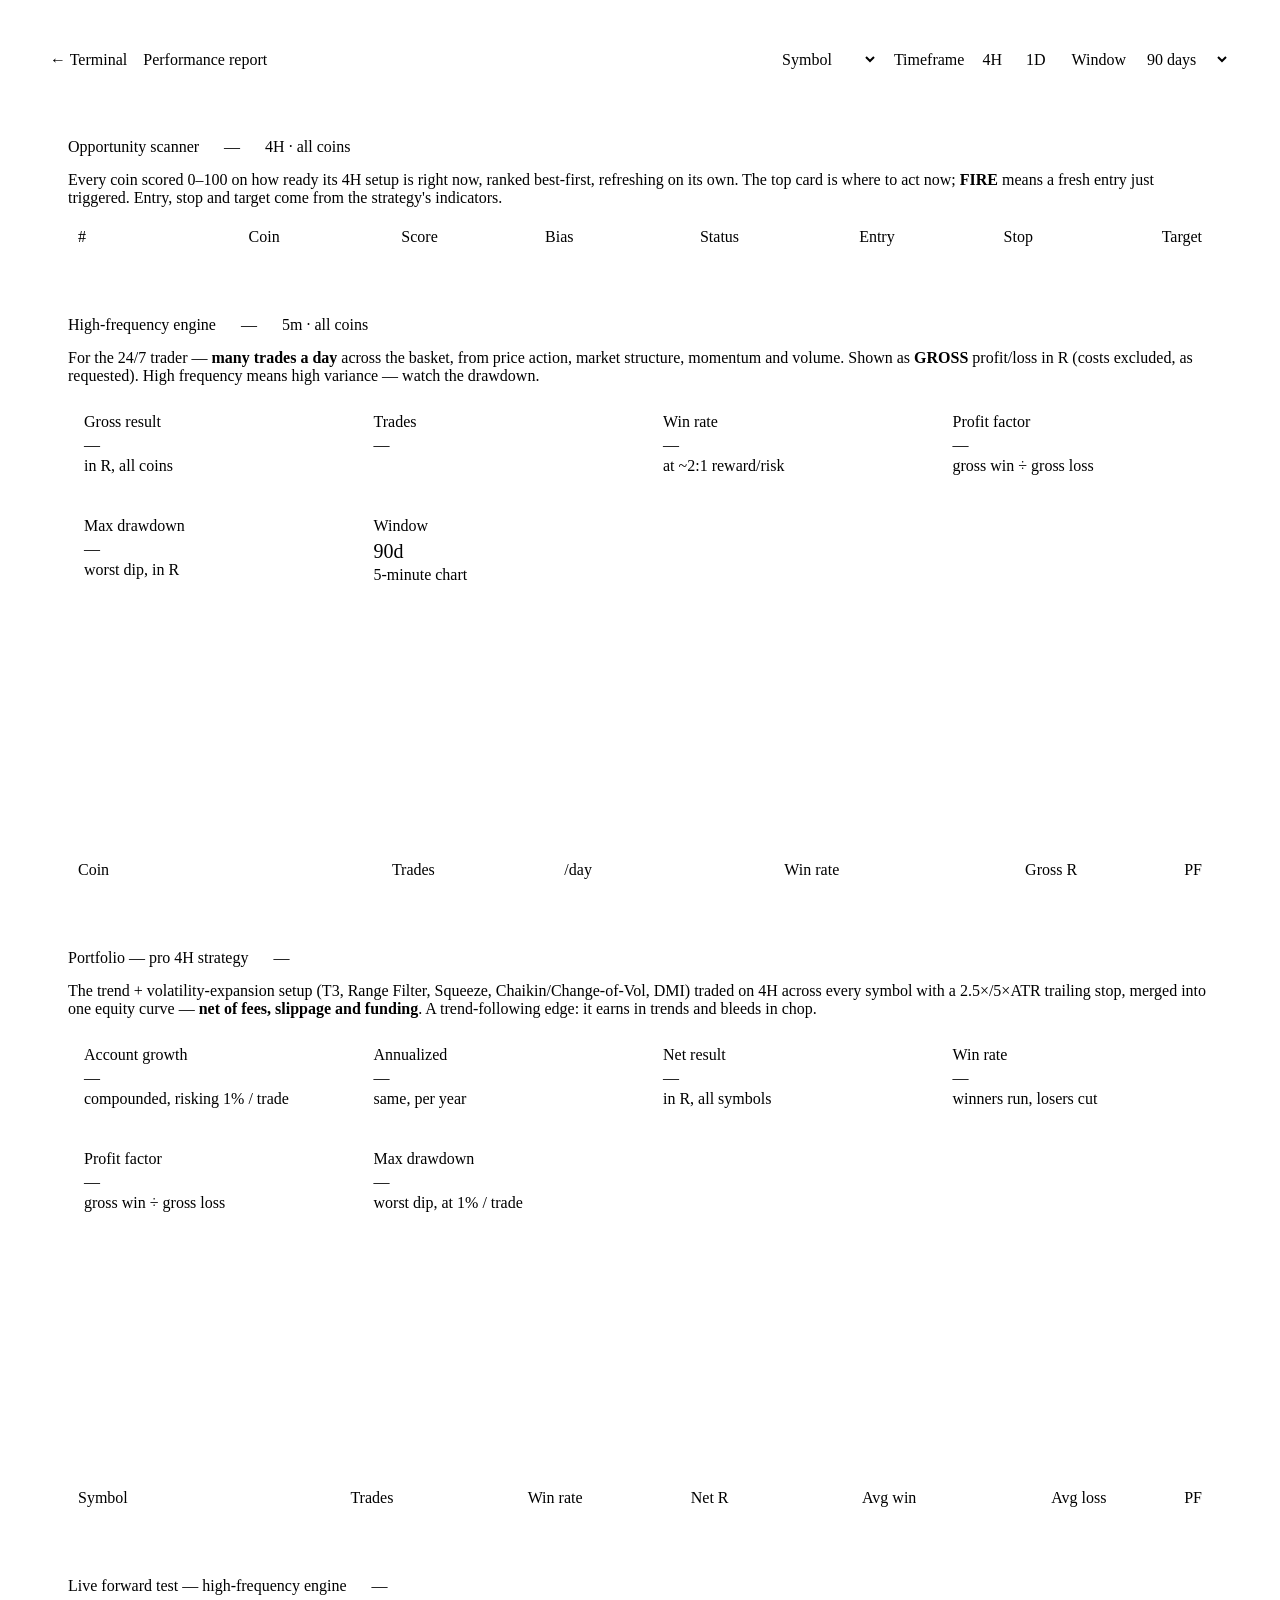
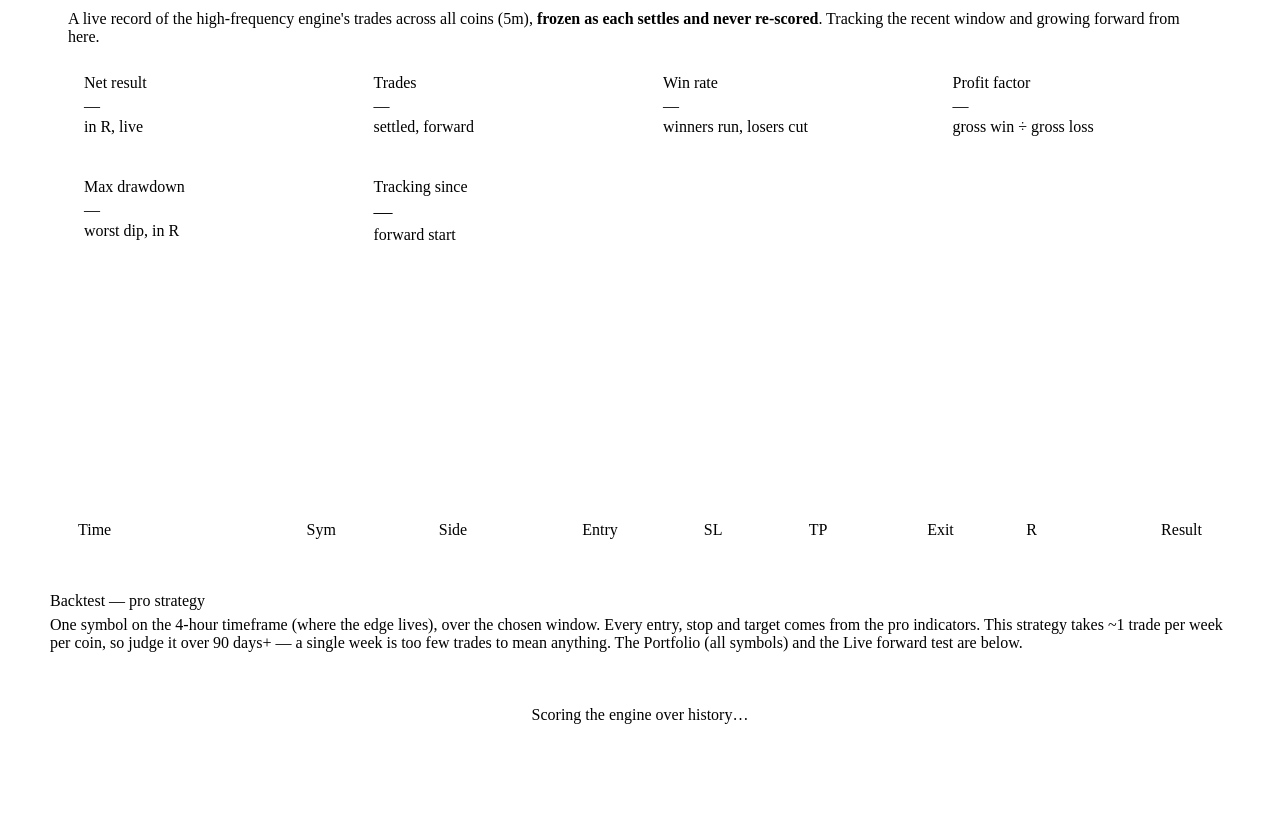
==== web/static/report.html @ 015c2173 "HF engine: hit >45% win rate mandate + 1D on report Retuned for a high-win-rate profile the user ask" ====
<!doctype html>
<html lang="en" data-theme="dark">
<head>
<meta charset="utf-8">
<meta name="viewport" content="width=device-width, initial-scale=1">
<title>Performance — ASTRA Terminal</title>
<link rel="stylesheet" href="/static/style.css">
<style>
  .rp-wrap { max-width: 1180px; margin: 0 auto; padding: 22px 20px 60px; }
  .rp-nav { display: flex; align-items: center; gap: 16px; flex-wrap: wrap;
    padding: 14px 0 18px; border-bottom: 1px solid var(--line); margin-bottom: 22px; }
  .rp-nav a.back { color: var(--muted); text-decoration: none; font: 600 13px var(--sans); }
  .rp-nav a.back:hover { color: var(--text); }
  .rp-nav h1 { font: 800 19px var(--sans); margin: 0; }
  .rp-nav .spacer { flex: 1; }
  .rp-ctl { display: flex; align-items: center; gap: 8px; }
  .rp-ctl label { font: 600 11px var(--sans); color: var(--muted); }
  .rp-ctl select { background: var(--panel-2); color: var(--text);
    border: 1px solid var(--line); border-radius: 7px; padding: 6px 9px; font: 500 12px var(--sans); }
  .rp-tf { display: inline-flex; gap: 4px; }
  .rp-tf button { background: var(--panel-2); color: var(--muted); border: 1px solid var(--line);
    border-radius: 6px; padding: 6px 10px; font: 600 12px var(--sans); cursor: pointer; }
  .rp-tf button.active { color: var(--text); border-color: var(--gold); }
  .rp-static { background: var(--panel-2); color: var(--text); border: 1px solid var(--line);
    border-radius: 7px; padding: 6px 12px; font: 600 12px var(--sans); display: inline-block; }

  .rp-head { display: flex; align-items: baseline; gap: 12px; margin-bottom: 14px; flex-wrap: wrap; }
  .rp-head h2 { font: 700 16px var(--sans); margin: 0; }
  .rp-head .win-badge { font: 800 15px var(--sans); padding: 5px 13px; border-radius: 9px;
    border: 1px solid var(--line); }
  .rp-head .win-badge.good { color: var(--up); border-color: rgba(46,204,143,0.4); background: rgba(46,204,143,0.08); }
  .rp-head .win-badge.bad  { color: var(--down); border-color: rgba(240,85,79,0.4); background: rgba(240,85,79,0.08); }
  .rp-head .rp-window { font: 12px var(--mono); color: var(--faint); }

  .rp-tiles { display: grid; grid-template-columns: repeat(4, 1fr); gap: 14px; margin-bottom: 22px; }
  @media (max-width: 820px) { .rp-tiles { grid-template-columns: repeat(2, 1fr); } }
  .rp-tile { background: var(--panel-2); border: 1px solid var(--line); border-radius: 12px; padding: 14px 16px; }
  .rp-tile .t-lab { font: 600 11px var(--sans); color: var(--muted); }
  .rp-tile .t-val { font: 800 24px var(--mono); color: var(--text); margin-top: 5px; }
  .rp-tile .t-sub { font: 11px var(--mono); color: var(--faint); margin-top: 3px; }
  .rp-tile .t-val.up { color: var(--up); } .rp-tile .t-val.down { color: var(--down); }

  .rp-card { background: var(--panel); border: 1px solid var(--line); border-radius: 14px;
    padding: 18px 18px 20px; margin-bottom: 20px; }
  .rp-card h3 { font: 700 14px var(--sans); margin: 0 0 12px; }
  .rp-card .sub { font: 12px var(--sans); color: var(--muted); margin: -6px 0 12px; }

  .eq-wrap { width: 100%; overflow-x: auto; }
  svg.eq { display: block; width: 100%; height: 220px; }

  table.rp-tbl { width: 100%; border-collapse: collapse; font: 12.5px var(--mono); }
  table.rp-tbl th { text-align: right; font: 600 11px var(--sans); color: var(--muted);
    padding: 7px 10px; border-bottom: 1px solid var(--line); position: sticky; top: 0; background: var(--panel); }
  table.rp-tbl th:first-child, table.rp-tbl td:first-child { text-align: left; }
  table.rp-tbl td { padding: 6px 10px; border-bottom: 1px solid var(--line-soft); color: var(--text); }
  table.rp-tbl td.win { color: var(--up); } table.rp-tbl td.loss { color: var(--down); }
  .tbl-scroll { max-height: 460px; overflow-y: auto; }
  .rp-empty { color: var(--muted); font: 13px var(--sans); padding: 20px 0; text-align: center; }
  .rp-status { color: var(--muted); font: 13px var(--sans); padding: 40px 0; text-align: center; }
  .side-long { color: var(--up); } .side-short { color: var(--down); }
</style>
</head>
<body>
  <div class="rp-wrap">
    <div class="rp-nav">
      <a class="back" href="/">← Terminal</a>
      <h1>Performance report</h1>
      <div class="spacer"></div>
      <div class="rp-ctl"><label>Symbol</label><select id="rp-symbol"></select></div>
      <div class="rp-ctl"><label>Timeframe</label>
        <span class="rp-tf" id="rp-tf">
          <button data-tf="240" class="active">4H</button>
          <button data-tf="1440">1D</button>
        </span>
      </div>
      <div class="rp-ctl"><label>Window</label>
        <select id="rp-days">
          <option value="90" selected>90 days</option>
          <option value="180">180 days</option>
          <option value="365">1 year</option>
        </select>
      </div>
    </div>

    <!-- ===== OPPORTUNITY SCANNER (ranked, all coins, auto-refresh) ===== -->
    <div class="rp-card" id="sig-card">
      <div class="rp-head">
        <h2>Opportunity scanner</h2>
        <span class="win-badge" id="sig-badge">—</span>
        <span class="rp-window" id="sig-updated">4H · all coins</span>
      </div>
      <p class="sub" style="margin:-4px 0 14px">Every coin scored 0–100 on how ready
        its 4H setup is right now, ranked best-first, refreshing on its own. The top
        card is where to act now; <b>FIRE</b> means a fresh entry just triggered.
        Entry, stop and target come from the strategy's indicators.</p>
      <div id="sig-top"></div>
      <div class="tbl-scroll" style="margin-top:14px">
        <table class="rp-tbl">
          <thead><tr><th>#</th><th>Coin</th><th>Score</th><th>Bias</th><th>Status</th>
            <th>Entry</th><th>Stop</th><th>Target</th></tr></thead>
          <tbody id="sig-rows"></tbody>
        </table>
      </div>
    </div>

    <!-- ===== HIGH-FREQUENCY ENGINE (many trades/day, gross) ===== -->
    <div class="rp-card" id="hf-card">
      <div class="rp-head">
        <h2>High-frequency engine</h2>
        <span class="win-badge" id="hf-badge">—</span>
        <span class="rp-window" id="hf-window">5m · all coins</span>
      </div>
      <p class="sub" style="margin:-4px 0 14px">For the 24/7 trader — <b>many trades a
        day</b> across the basket, from price action, market structure, momentum and
        volume. Shown as <b>GROSS</b> profit/loss in R (costs excluded, as requested).
        High frequency means high variance — watch the drawdown.</p>
      <div class="rp-tiles">
        <div class="rp-tile"><div class="t-lab">Gross result</div>
          <div class="t-val" id="hf-net">—</div><div class="t-sub">in R, all coins</div></div>
        <div class="rp-tile"><div class="t-lab">Trades</div>
          <div class="t-val" id="hf-trades">—</div><div class="t-sub" id="hf-perday"></div></div>
        <div class="rp-tile"><div class="t-lab">Win rate</div>
          <div class="t-val" id="hf-win">—</div><div class="t-sub">at ~2:1 reward/risk</div></div>
        <div class="rp-tile"><div class="t-lab">Profit factor</div>
          <div class="t-val" id="hf-pf">—</div><div class="t-sub">gross win ÷ gross loss</div></div>
        <div class="rp-tile"><div class="t-lab">Max drawdown</div>
          <div class="t-val down" id="hf-dd">—</div><div class="t-sub">worst dip, in R</div></div>
        <div class="rp-tile"><div class="t-lab">Window</div>
          <div class="t-val" id="hf-days" style="font-size:20px">90d</div><div class="t-sub">5-minute chart</div></div>
      </div>
      <div class="eq-wrap"><svg class="eq" id="hf-equity" preserveAspectRatio="none"></svg></div>
      <div class="tbl-scroll" style="margin-top:14px">
        <table class="rp-tbl">
          <thead><tr><th>Coin</th><th>Trades</th><th>/day</th><th>Win rate</th>
            <th>Gross R</th><th>PF</th></tr></thead>
          <tbody id="hf-persym"></tbody>
        </table>
      </div>
    </div>

    <!-- ===== PORTFOLIO (pro 4H strategy, all symbols) ===== -->
    <div class="rp-card" id="pf-card">
      <div class="rp-head">
        <h2>Portfolio — pro 4H strategy</h2>
        <span class="win-badge" id="pf-badge">—</span>
        <span class="rp-window" id="pf-window"></span>
      </div>
      <p class="sub" style="margin:-4px 0 14px">The trend + volatility-expansion
        setup (T3, Range Filter, Squeeze, Chaikin/Change-of-Vol, DMI) traded on 4H
        across every symbol with a 2.5×/5×ATR trailing stop, merged into one
        equity curve — <b>net of fees, slippage and funding</b>. A trend-following
        edge: it earns in trends and bleeds in chop.</p>
      <div class="rp-tiles">
        <div class="rp-tile"><div class="t-lab">Account growth</div>
          <div class="t-val" id="pf-growth">—</div><div class="t-sub">compounded, risking 1% / trade</div></div>
        <div class="rp-tile"><div class="t-lab">Annualized</div>
          <div class="t-val" id="pf-annual">—</div><div class="t-sub">same, per year</div></div>
        <div class="rp-tile"><div class="t-lab">Net result</div>
          <div class="t-val" id="pf-net">—</div><div class="t-sub">in R, all symbols</div></div>
        <div class="rp-tile"><div class="t-lab">Win rate</div>
          <div class="t-val" id="pf-win">—</div><div class="t-sub" id="pf-trades-sub">winners run, losers cut</div></div>
        <div class="rp-tile"><div class="t-lab">Profit factor</div>
          <div class="t-val" id="pf-pf">—</div><div class="t-sub">gross win ÷ gross loss</div></div>
        <div class="rp-tile"><div class="t-lab">Max drawdown</div>
          <div class="t-val down" id="pf-dd">—</div><div class="t-sub">worst dip, at 1% / trade</div></div>
      </div>
      <span id="pf-trades" hidden></span>
      <div class="eq-wrap"><svg class="eq" id="pf-equity" preserveAspectRatio="none"></svg></div>
      <div class="tbl-scroll" style="margin-top:14px">
        <table class="rp-tbl">
          <thead><tr><th>Symbol</th><th>Trades</th><th>Win rate</th><th>Net R</th>
            <th>Avg win</th><th>Avg loss</th><th>PF</th></tr></thead>
          <tbody id="pf-persym"></tbody>
        </table>
      </div>
    </div>

    <!-- ===== LIVE FORWARD TEST (frozen as trades settle) ===== -->
    <div class="rp-card" id="fw-card">
      <div class="rp-head">
        <h2>Live forward test — high-frequency engine</h2>
        <span class="win-badge" id="fw-badge">—</span>
        <span class="rp-window" id="fw-window"></span>
      </div>
      <p class="sub" style="margin:-4px 0 14px">A live record of the high-frequency
        engine's trades across all coins (5m), <b>frozen as each settles and never
        re-scored</b>. Tracking the recent window and growing forward from here.</p>
      <div class="rp-tiles">
        <div class="rp-tile"><div class="t-lab">Net result</div>
          <div class="t-val" id="fw-net">—</div><div class="t-sub">in R, live</div></div>
        <div class="rp-tile"><div class="t-lab">Trades</div>
          <div class="t-val" id="fw-trades">—</div><div class="t-sub">settled, forward</div></div>
        <div class="rp-tile"><div class="t-lab">Win rate</div>
          <div class="t-val" id="fw-win">—</div><div class="t-sub">winners run, losers cut</div></div>
        <div class="rp-tile"><div class="t-lab">Profit factor</div>
          <div class="t-val" id="fw-pf">—</div><div class="t-sub">gross win ÷ gross loss</div></div>
        <div class="rp-tile"><div class="t-lab">Max drawdown</div>
          <div class="t-val down" id="fw-dd">—</div><div class="t-sub">worst dip, in R</div></div>
        <div class="rp-tile"><div class="t-lab">Tracking since</div>
          <div class="t-val" id="fw-since" style="font-size:19px">—</div><div class="t-sub">forward start</div></div>
      </div>
      <div class="eq-wrap"><svg class="eq" id="fw-equity" preserveAspectRatio="none"></svg></div>
      <div class="tbl-scroll" style="margin-top:14px">
        <table class="rp-tbl">
          <thead><tr><th>Time</th><th>Sym</th><th>Side</th><th>Entry</th><th>SL</th>
            <th>TP</th><th>Exit</th><th>R</th><th>Result</th></tr></thead>
          <tbody id="fw-tradelist"></tbody>
        </table>
      </div>
    </div>

    <h2 id="rp-bt-title" style="font:800 17px var(--sans);margin:26px 0 6px">Backtest — pro strategy</h2>
    <p class="sub" id="rp-bt-note" style="margin:0 0 14px">One symbol on the 4-hour
      timeframe (where the edge lives), over the chosen window. Every entry, stop and
      target comes from the pro indicators. This strategy takes ~1 trade per week per
      coin, so judge it over 90 days+ — a single week is too few trades to mean anything.
      The Portfolio (all symbols) and the Live forward test are below.</p>
    <div id="rp-status" class="rp-status">Scoring the engine over history…</div>

    <div id="rp-body" hidden>
      <div class="rp-head">
        <h2 id="rp-title">—</h2>
        <span class="win-badge" id="rp-winbadge">—</span>
        <span class="rp-window" id="rp-windowtxt"></span>
      </div>

      <div class="rp-tiles">
        <div class="rp-tile"><div class="t-lab">Trades taken</div>
          <div class="t-val" id="k-trades">—</div>
          <div class="t-sub" id="k-trades-sub"></div></div>
        <div class="rp-tile"><div class="t-lab">Win rate</div>
          <div class="t-val" id="k-winrate">—</div>
          <div class="t-sub" id="k-winrate-sub"></div></div>
        <div class="rp-tile"><div class="t-lab">Net result</div>
          <div class="t-val" id="k-net">—</div>
          <div class="t-sub">in R (risk multiples)</div></div>
        <div class="rp-tile"><div class="t-lab">Profit factor</div>
          <div class="t-val" id="k-pf">—</div>
          <div class="t-sub">gross win ÷ gross loss</div></div>
        <div class="rp-tile"><div class="t-lab">Wins</div>
          <div class="t-val up" id="k-wins">—</div>
          <div class="t-sub">hit take-profit</div></div>
        <div class="rp-tile"><div class="t-lab">Losses</div>
          <div class="t-val down" id="k-losses">—</div>
          <div class="t-sub">hit stop-loss</div></div>
        <div class="rp-tile"><div class="t-lab">Avg per trade</div>
          <div class="t-val" id="k-exp">—</div>
          <div class="t-sub">expectancy in R</div></div>
        <div class="rp-tile"><div class="t-lab">Max drawdown</div>
          <div class="t-val down" id="k-dd">—</div>
          <div class="t-sub">worst equity dip, in R</div></div>
      </div>

      <div class="rp-card">
        <h3>Equity curve</h3>
        <p class="sub">Running profit in R across the trades in this window.</p>
        <div class="eq-wrap"><svg class="eq" id="rp-equity" preserveAspectRatio="none"></svg></div>
      </div>

      <div class="rp-card">
        <h3>Week by week</h3>
        <p class="sub">Each completed week the engine has been scored on, newest last.</p>
        <div class="tbl-scroll">
          <table class="rp-tbl">
            <thead><tr><th>Week</th><th>Trades</th><th>Win rate</th><th>Net R</th><th>Max DD</th></tr></thead>
            <tbody id="rp-weeks"></tbody>
          </table>
        </div>
      </div>

      <div class="rp-card">
        <h3>Every trade</h3>
        <p class="sub">Entry, exit and outcome of each position in this window (most recent last).</p>
        <div class="tbl-scroll">
          <table class="rp-tbl">
            <thead><tr><th>Opened</th><th>Side</th><th>Entry</th><th>Stop</th><th>Target</th>
              <th>Exit</th><th>R</th><th>Result</th></tr></thead>
            <tbody id="rp-trades"></tbody>
          </table>
        </div>
      </div>
    </div>
  </div>
  <script src="/static/report.js"></script>
</body>
</html>
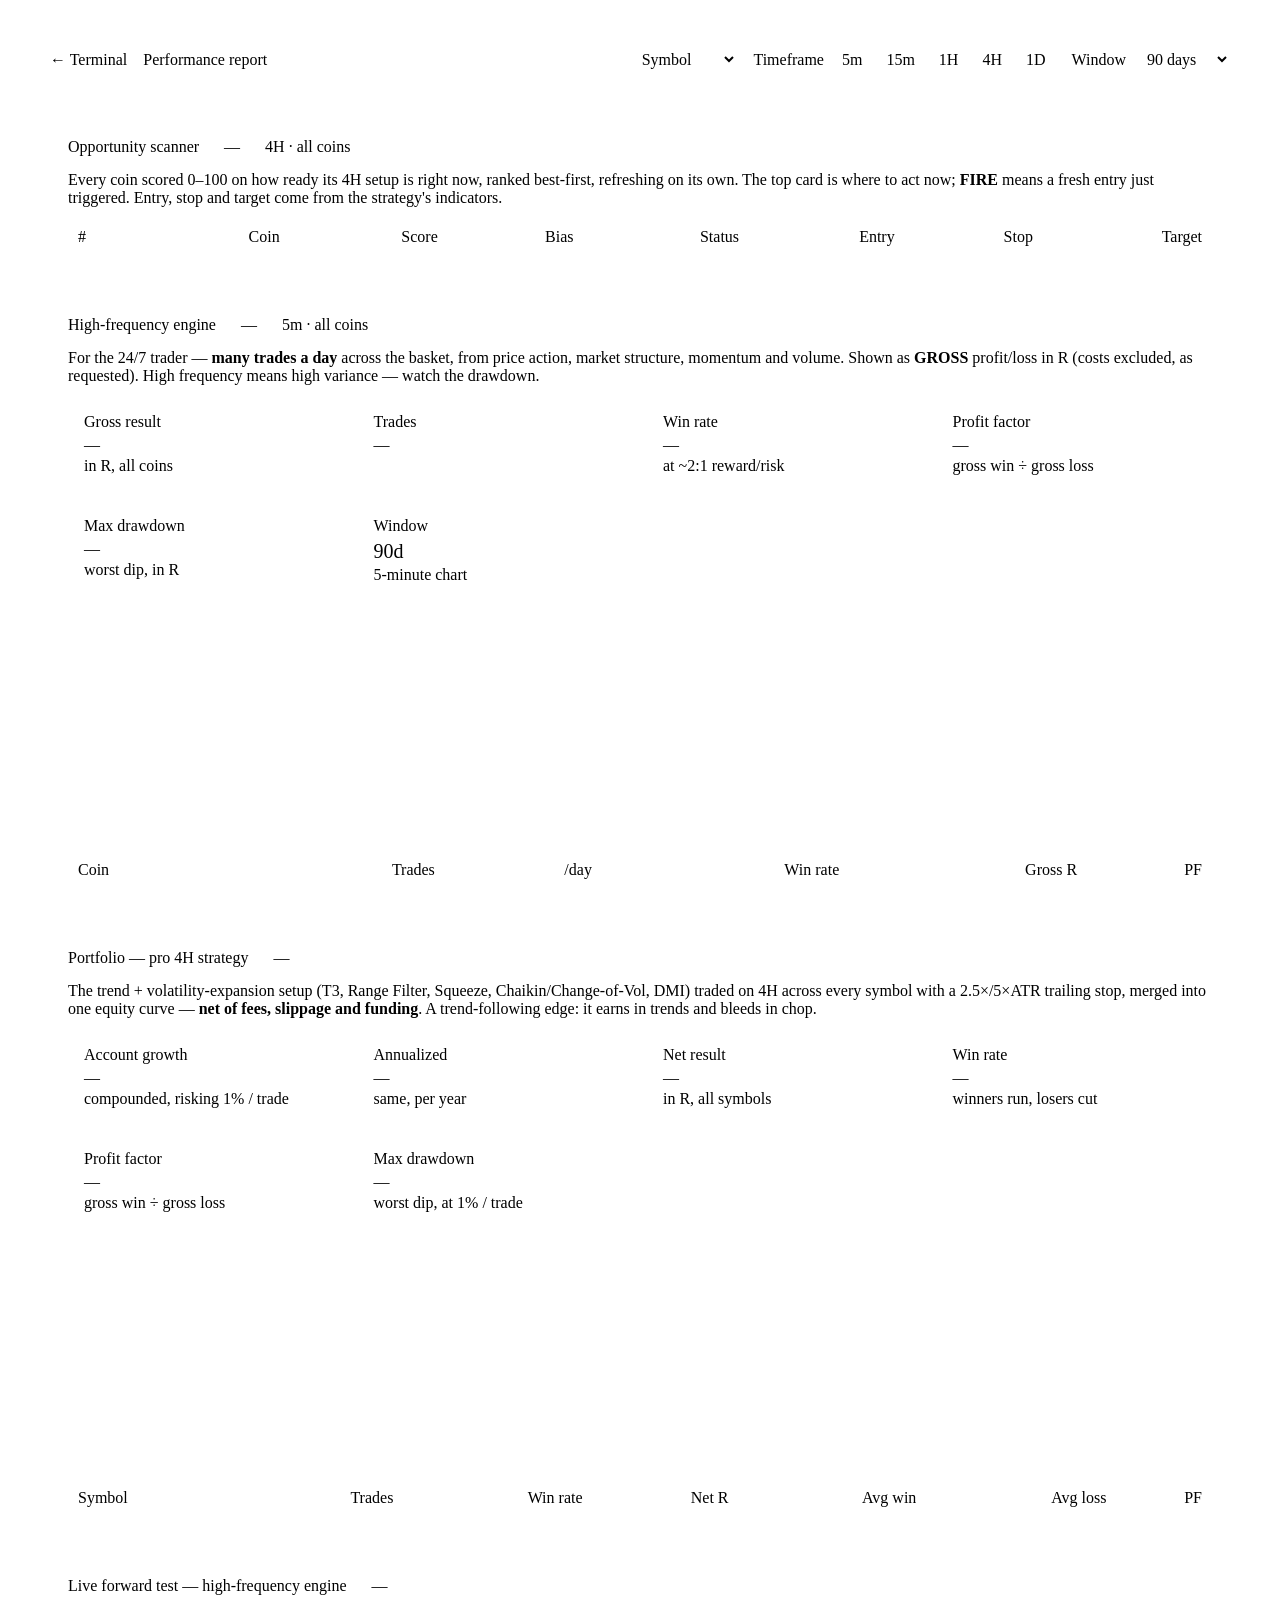
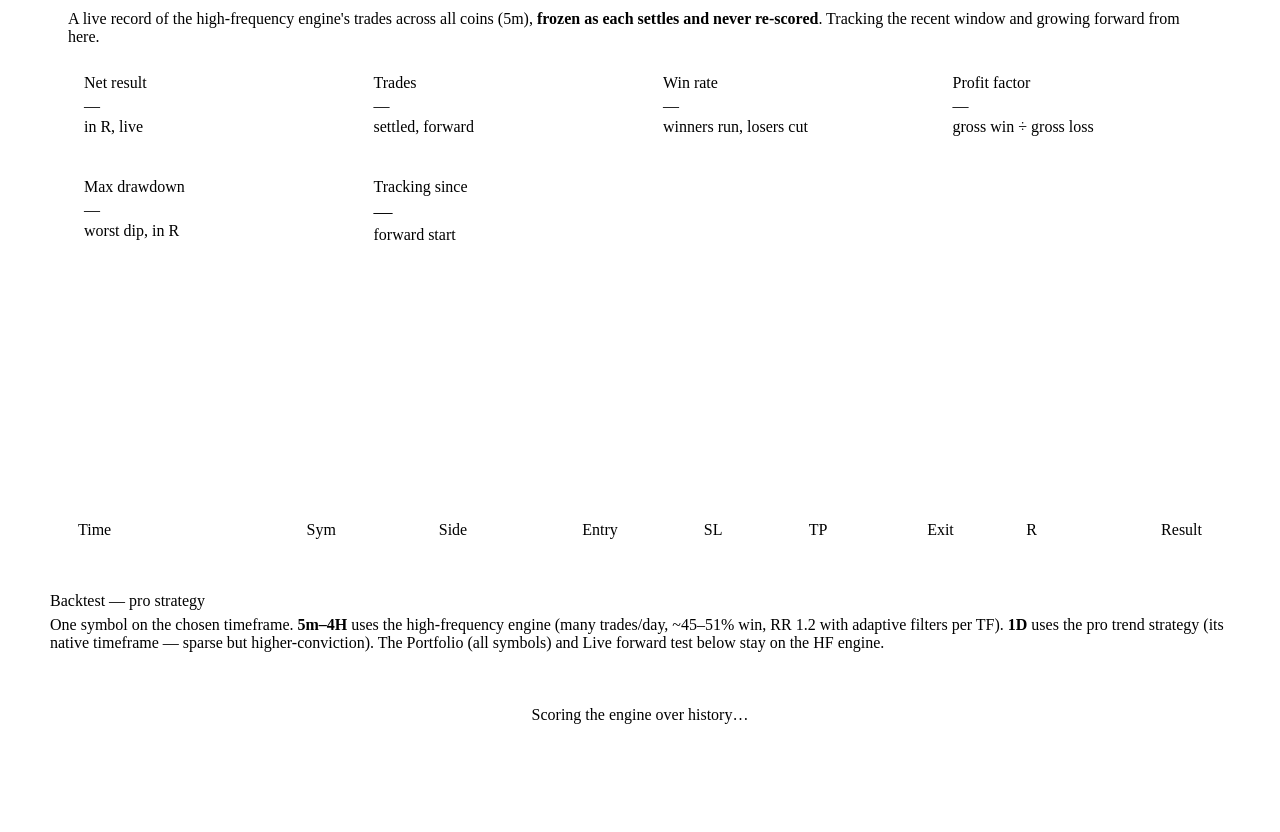
==== commit fb62c80d: "Multi-timeframe backtest with adaptive HF filters + engine routing The single-symbol backtest now of" ====
--- a/web/static/report.html
+++ b/web/static/report.html
@@ -69,6 +69,9 @@
       <div class="rp-ctl"><label>Symbol</label><select id="rp-symbol"></select></div>
       <div class="rp-ctl"><label>Timeframe</label>
         <span class="rp-tf" id="rp-tf">
+          <button data-tf="5">5m</button>
+          <button data-tf="15">15m</button>
+          <button data-tf="60">1H</button>
           <button data-tf="240" class="active">4H</button>
           <button data-tf="1440">1D</button>
         </span>
@@ -210,11 +213,11 @@
     </div>
 
     <h2 id="rp-bt-title" style="font:800 17px var(--sans);margin:26px 0 6px">Backtest — pro strategy</h2>
-    <p class="sub" id="rp-bt-note" style="margin:0 0 14px">One symbol on the 4-hour
-      timeframe (where the edge lives), over the chosen window. Every entry, stop and
-      target comes from the pro indicators. This strategy takes ~1 trade per week per
-      coin, so judge it over 90 days+ — a single week is too few trades to mean anything.
-      The Portfolio (all symbols) and the Live forward test are below.</p>
+    <p class="sub" id="rp-bt-note" style="margin:0 0 14px">One symbol on the chosen
+      timeframe. <b>5m–4H</b> uses the high-frequency engine (many trades/day, ~45–51%
+      win, RR 1.2 with adaptive filters per TF). <b>1D</b> uses the pro trend strategy
+      (its native timeframe — sparse but higher-conviction). The Portfolio (all symbols)
+      and Live forward test below stay on the HF engine.</p>
     <div id="rp-status" class="rp-status">Scoring the engine over history…</div>
 
     <div id="rp-body" hidden>
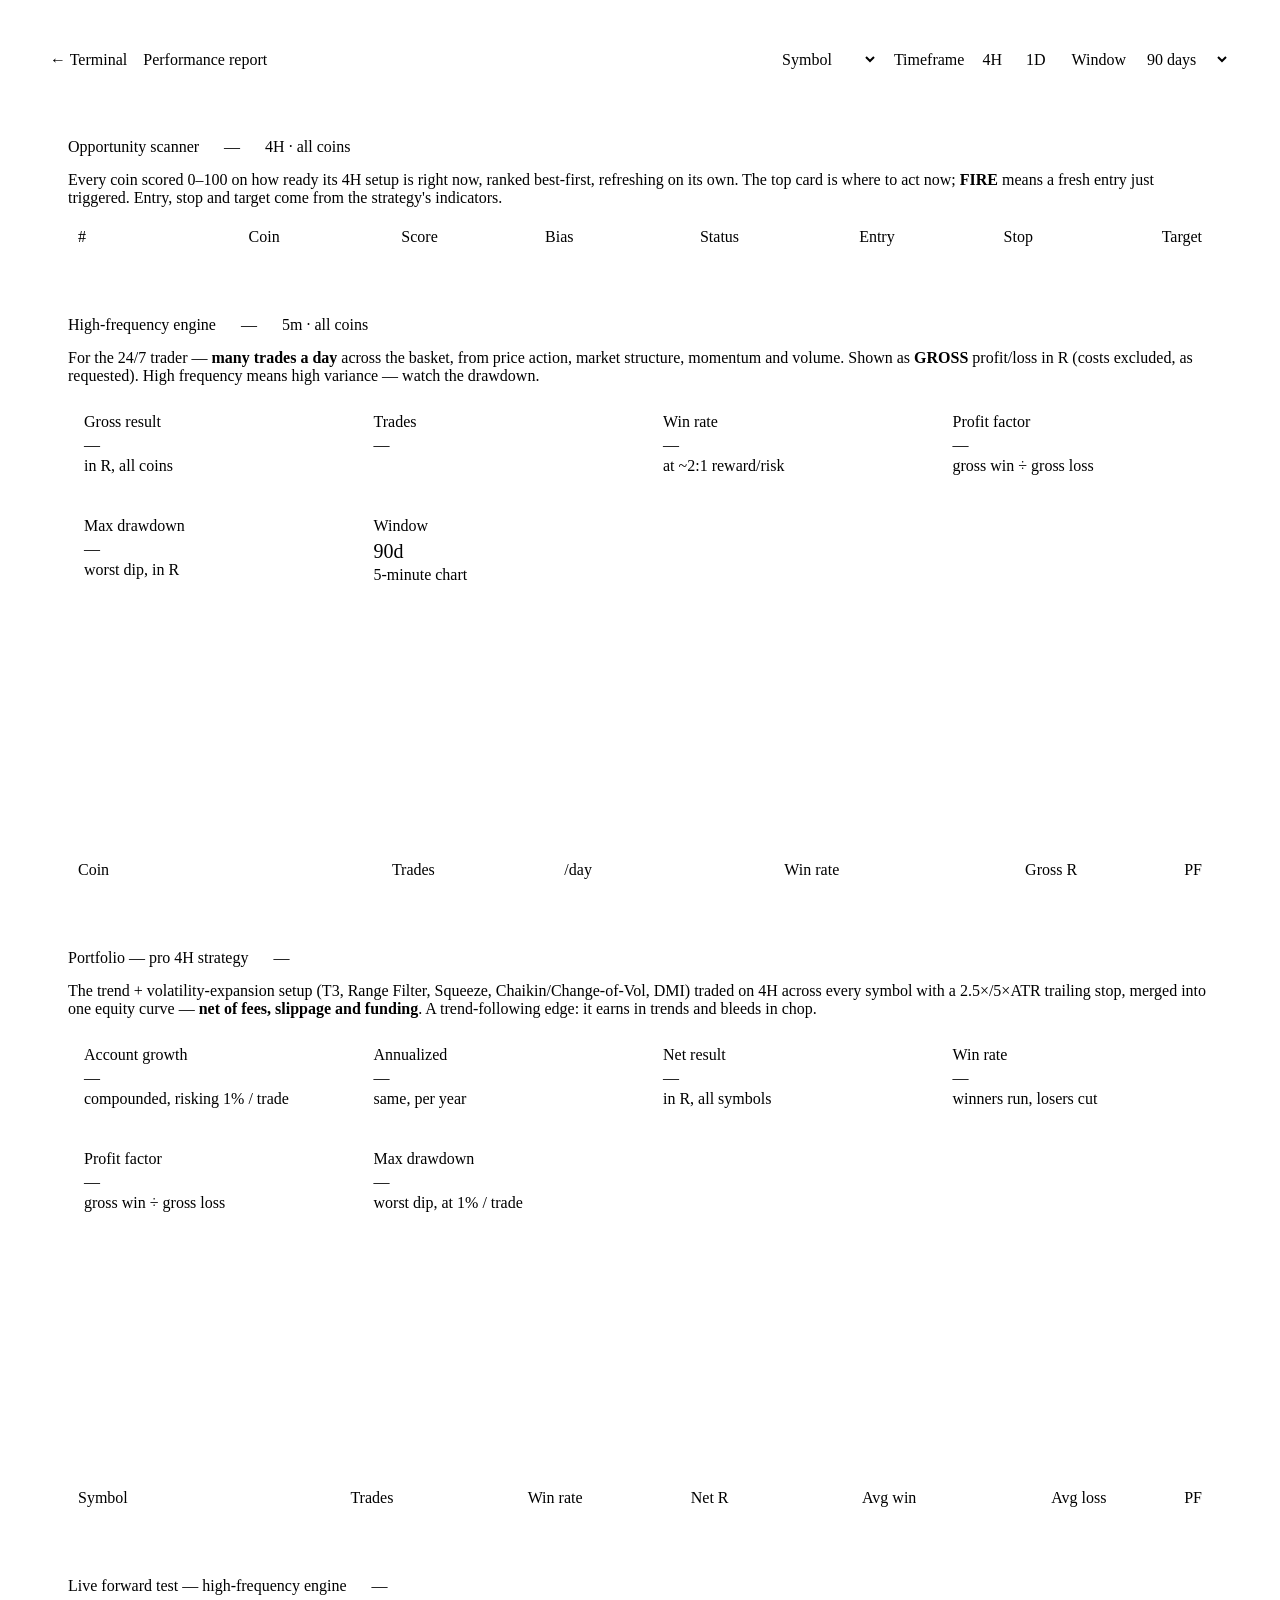
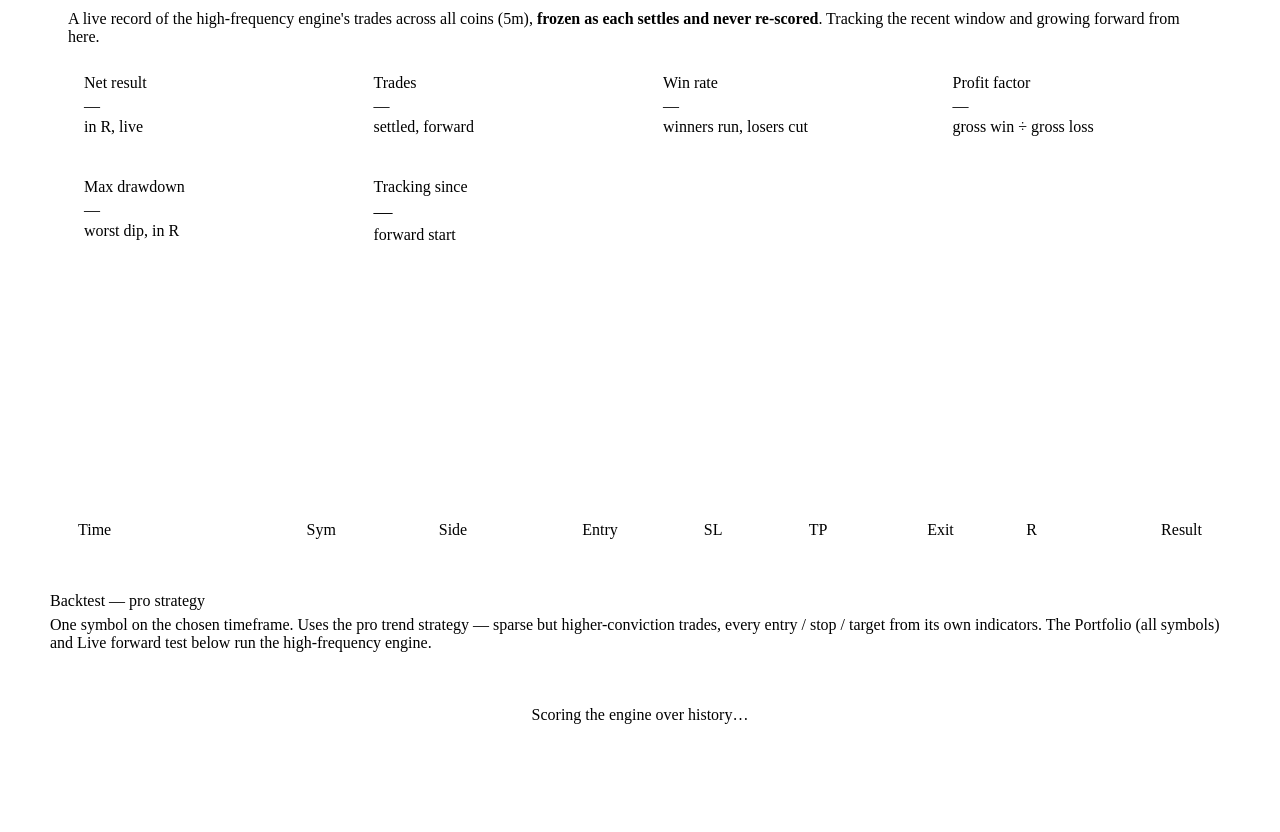
==== commit c99ebc47: "Report backtest: 4H + 1D only, pro strategy on both Removed 5m/15m/1H from the report backtest as th" ====
--- a/web/static/report.html
+++ b/web/static/report.html
@@ -69,9 +69,6 @@
       <div class="rp-ctl"><label>Symbol</label><select id="rp-symbol"></select></div>
       <div class="rp-ctl"><label>Timeframe</label>
         <span class="rp-tf" id="rp-tf">
-          <button data-tf="5">5m</button>
-          <button data-tf="15">15m</button>
-          <button data-tf="60">1H</button>
           <button data-tf="240" class="active">4H</button>
           <button data-tf="1440">1D</button>
         </span>
@@ -214,10 +211,9 @@
 
     <h2 id="rp-bt-title" style="font:800 17px var(--sans);margin:26px 0 6px">Backtest — pro strategy</h2>
     <p class="sub" id="rp-bt-note" style="margin:0 0 14px">One symbol on the chosen
-      timeframe. <b>5m–4H</b> uses the high-frequency engine (many trades/day, ~45–51%
-      win, RR 1.2 with adaptive filters per TF). <b>1D</b> uses the pro trend strategy
-      (its native timeframe — sparse but higher-conviction). The Portfolio (all symbols)
-      and Live forward test below stay on the HF engine.</p>
+      timeframe. Uses the pro trend strategy — sparse but higher-conviction trades,
+      every entry / stop / target from its own indicators. The Portfolio (all symbols)
+      and Live forward test below run the high-frequency engine.</p>
     <div id="rp-status" class="rp-status">Scoring the engine over history…</div>
 
     <div id="rp-body" hidden>
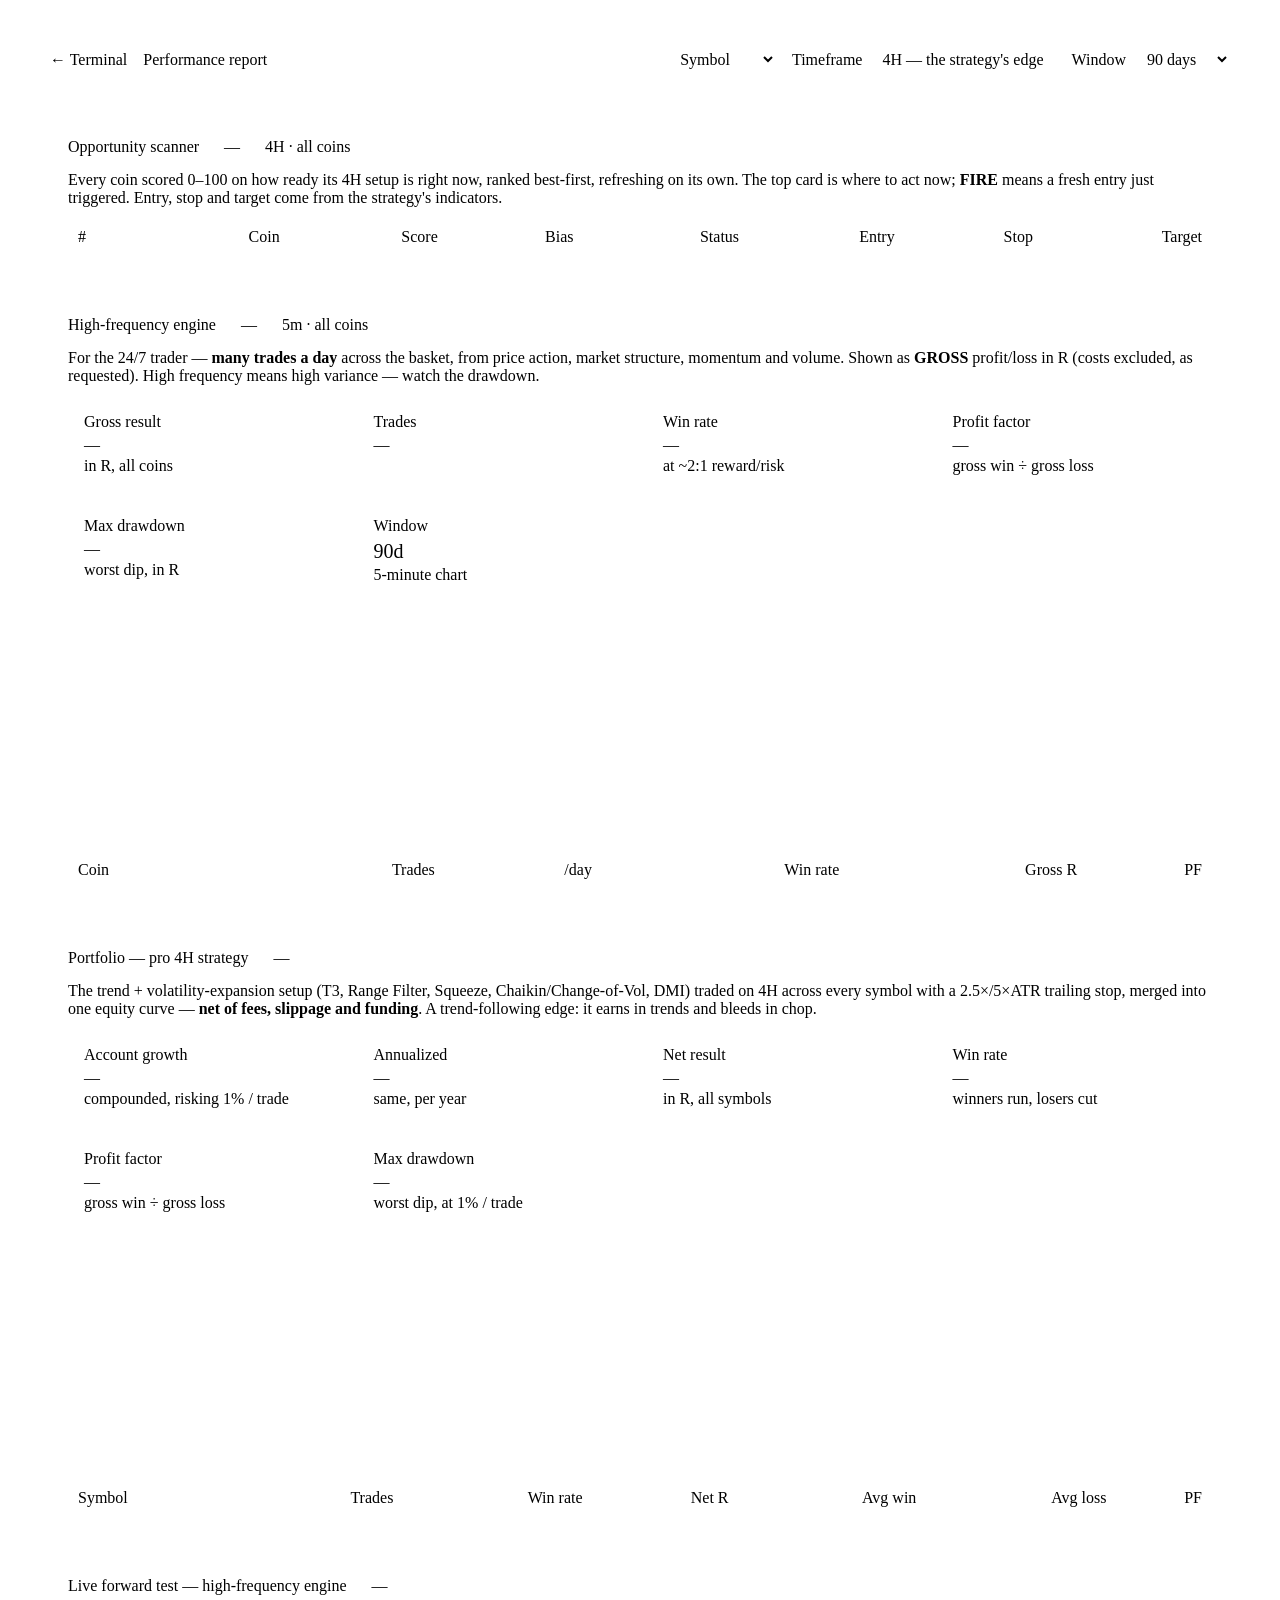
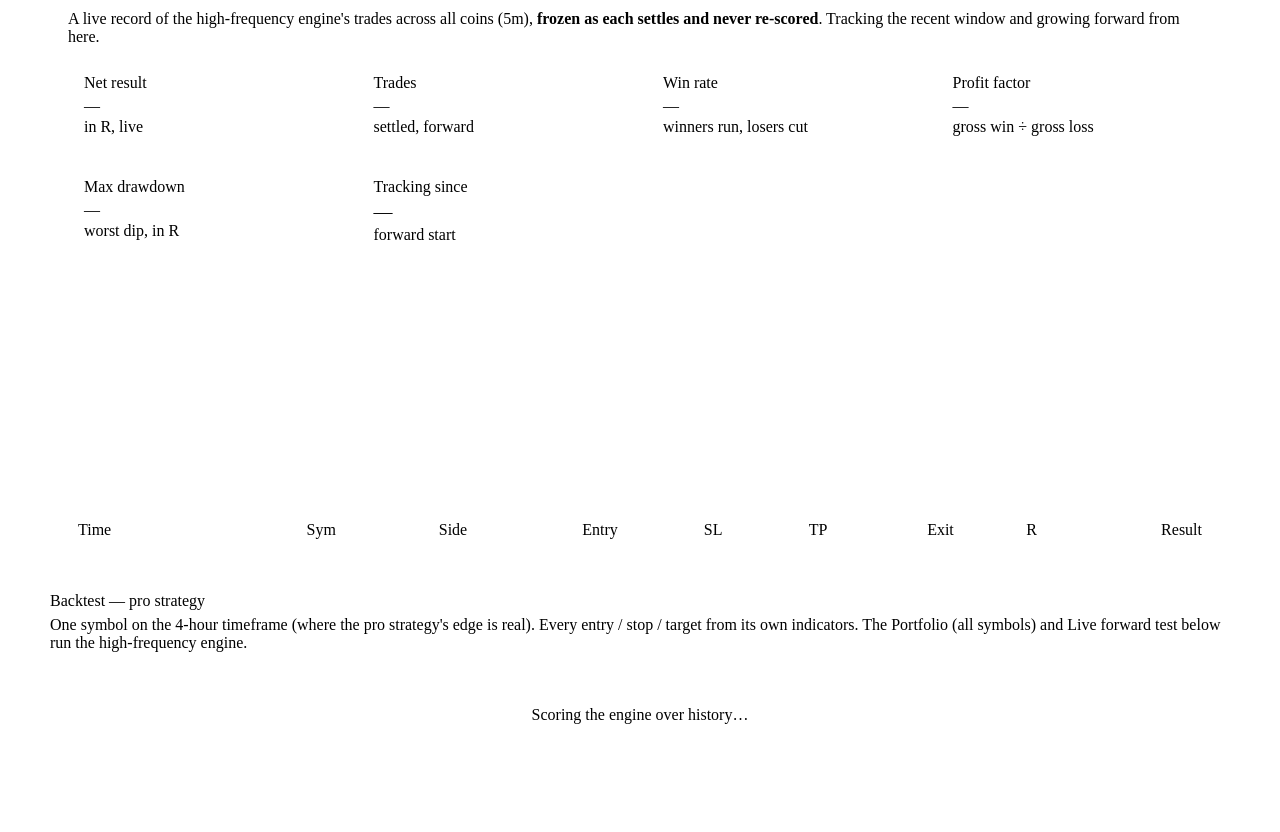
==== commit 7101c60d: "Report: 4H only (1D removed as user requested) Removed the 1D button from the report backtest — pro " ====
--- a/web/static/report.html
+++ b/web/static/report.html
@@ -68,10 +68,7 @@
       <div class="spacer"></div>
       <div class="rp-ctl"><label>Symbol</label><select id="rp-symbol"></select></div>
       <div class="rp-ctl"><label>Timeframe</label>
-        <span class="rp-tf" id="rp-tf">
-          <button data-tf="240" class="active">4H</button>
-          <button data-tf="1440">1D</button>
-        </span>
+        <span class="rp-static">4H — the strategy's edge</span>
       </div>
       <div class="rp-ctl"><label>Window</label>
         <select id="rp-days">
@@ -210,10 +207,10 @@
     </div>
 
     <h2 id="rp-bt-title" style="font:800 17px var(--sans);margin:26px 0 6px">Backtest — pro strategy</h2>
-    <p class="sub" id="rp-bt-note" style="margin:0 0 14px">One symbol on the chosen
-      timeframe. Uses the pro trend strategy — sparse but higher-conviction trades,
-      every entry / stop / target from its own indicators. The Portfolio (all symbols)
-      and Live forward test below run the high-frequency engine.</p>
+    <p class="sub" id="rp-bt-note" style="margin:0 0 14px">One symbol on the 4-hour
+      timeframe (where the pro strategy's edge is real). Every entry / stop / target
+      from its own indicators. The Portfolio (all symbols) and Live forward test below
+      run the high-frequency engine.</p>
     <div id="rp-status" class="rp-status">Scoring the engine over history…</div>
 
     <div id="rp-body" hidden>
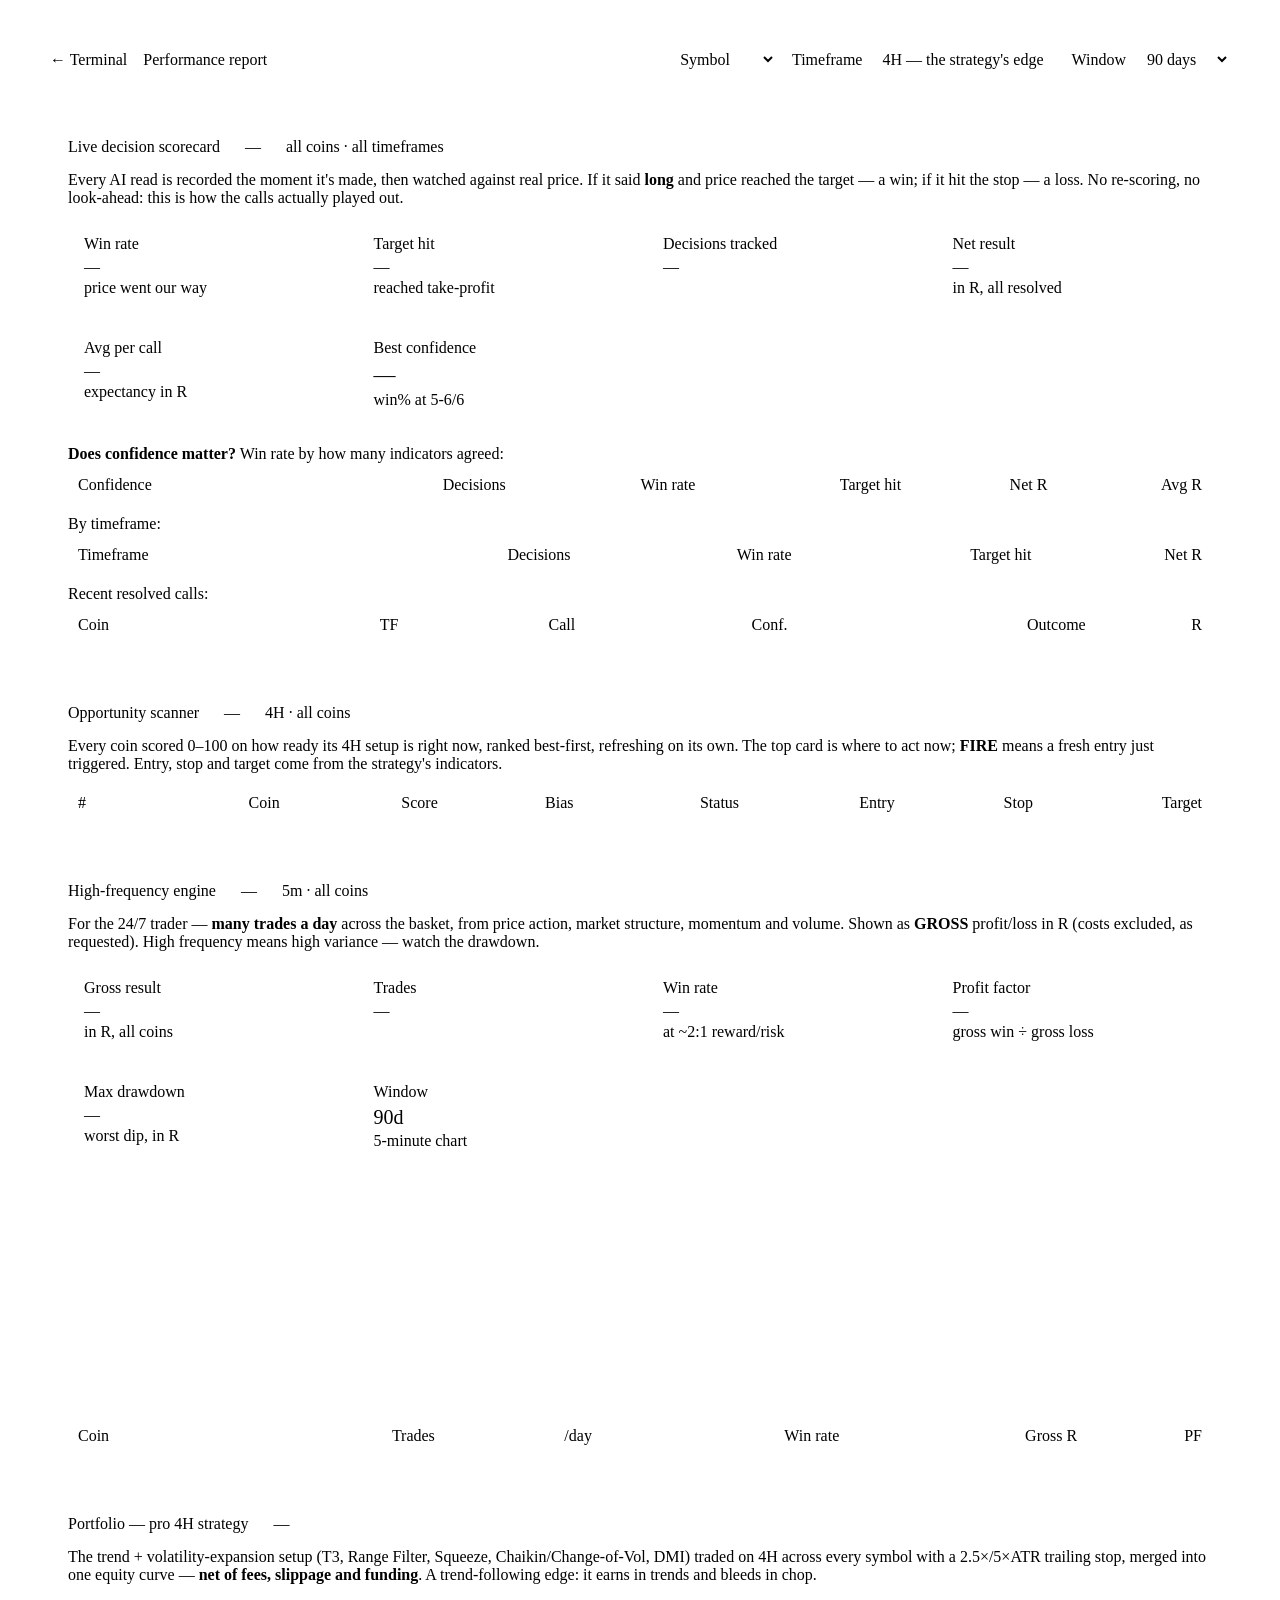
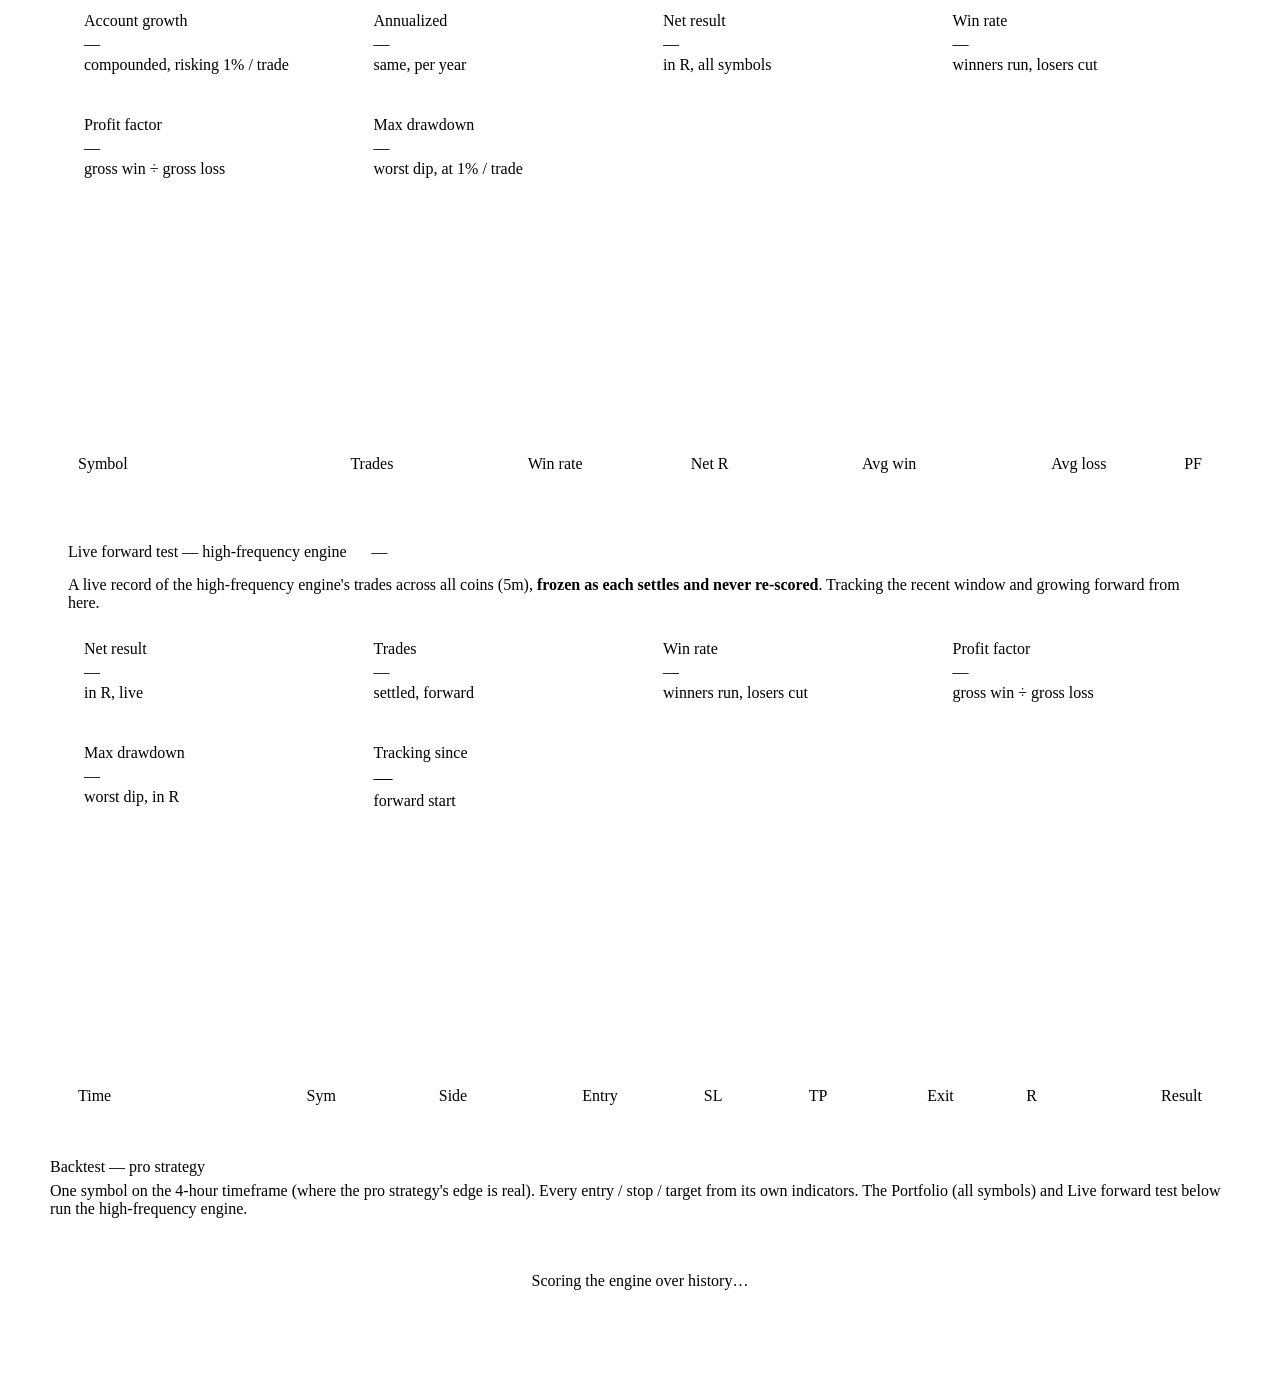
==== commit 761b860f: "Live decision scorecard — track real outcomes of every AI read New honest performance system that re" ====
--- a/web/static/report.html
+++ b/web/static/report.html
@@ -79,6 +79,58 @@
       </div>
     </div>
 
+    <!-- ===== LIVE DECISION SCORECARD (tracks real outcomes of the AI read) ===== -->
+    <div class="rp-card" id="dec-card">
+      <div class="rp-head">
+        <h2>Live decision scorecard</h2>
+        <span class="win-badge" id="dec-badge">—</span>
+        <span class="rp-window" id="dec-updated">all coins · all timeframes</span>
+      </div>
+      <p class="sub" style="margin:-4px 0 14px">Every AI read is recorded the moment
+        it's made, then watched against real price. If it said <b>long</b> and price
+        reached the target — a win; if it hit the stop — a loss. No re-scoring, no
+        look-ahead: this is how the calls actually played out.</p>
+      <div class="rp-tiles">
+        <div class="rp-tile"><div class="t-lab">Win rate</div>
+          <div class="t-val" id="dec-win">—</div><div class="t-sub">price went our way</div></div>
+        <div class="rp-tile"><div class="t-lab">Target hit</div>
+          <div class="t-val" id="dec-hit">—</div><div class="t-sub">reached take-profit</div></div>
+        <div class="rp-tile"><div class="t-lab">Decisions tracked</div>
+          <div class="t-val" id="dec-total">—</div><div class="t-sub" id="dec-open"></div></div>
+        <div class="rp-tile"><div class="t-lab">Net result</div>
+          <div class="t-val" id="dec-net">—</div><div class="t-sub">in R, all resolved</div></div>
+        <div class="rp-tile"><div class="t-lab">Avg per call</div>
+          <div class="t-val" id="dec-avg">—</div><div class="t-sub">expectancy in R</div></div>
+        <div class="rp-tile"><div class="t-lab">Best confidence</div>
+          <div class="t-val" id="dec-hiwin" style="font-size:22px">—</div><div class="t-sub">win% at 5-6/6</div></div>
+      </div>
+      <p class="sub" style="margin:14px 0 6px"><b>Does confidence matter?</b> Win rate by how many
+        indicators agreed:</p>
+      <div class="tbl-scroll">
+        <table class="rp-tbl">
+          <thead><tr><th>Confidence</th><th>Decisions</th><th>Win rate</th>
+            <th>Target hit</th><th>Net R</th><th>Avg R</th></tr></thead>
+          <tbody id="dec-conv"></tbody>
+        </table>
+      </div>
+      <p class="sub" style="margin:14px 0 6px">By timeframe:</p>
+      <div class="tbl-scroll">
+        <table class="rp-tbl">
+          <thead><tr><th>Timeframe</th><th>Decisions</th><th>Win rate</th>
+            <th>Target hit</th><th>Net R</th></tr></thead>
+          <tbody id="dec-tf"></tbody>
+        </table>
+      </div>
+      <p class="sub" style="margin:14px 0 6px">Recent resolved calls:</p>
+      <div class="tbl-scroll">
+        <table class="rp-tbl">
+          <thead><tr><th>Coin</th><th>TF</th><th>Call</th><th>Conf.</th>
+            <th>Outcome</th><th>R</th></tr></thead>
+          <tbody id="dec-recent"></tbody>
+        </table>
+      </div>
+    </div>
+
     <!-- ===== OPPORTUNITY SCANNER (ranked, all coins, auto-refresh) ===== -->
     <div class="rp-card" id="sig-card">
       <div class="rp-head">
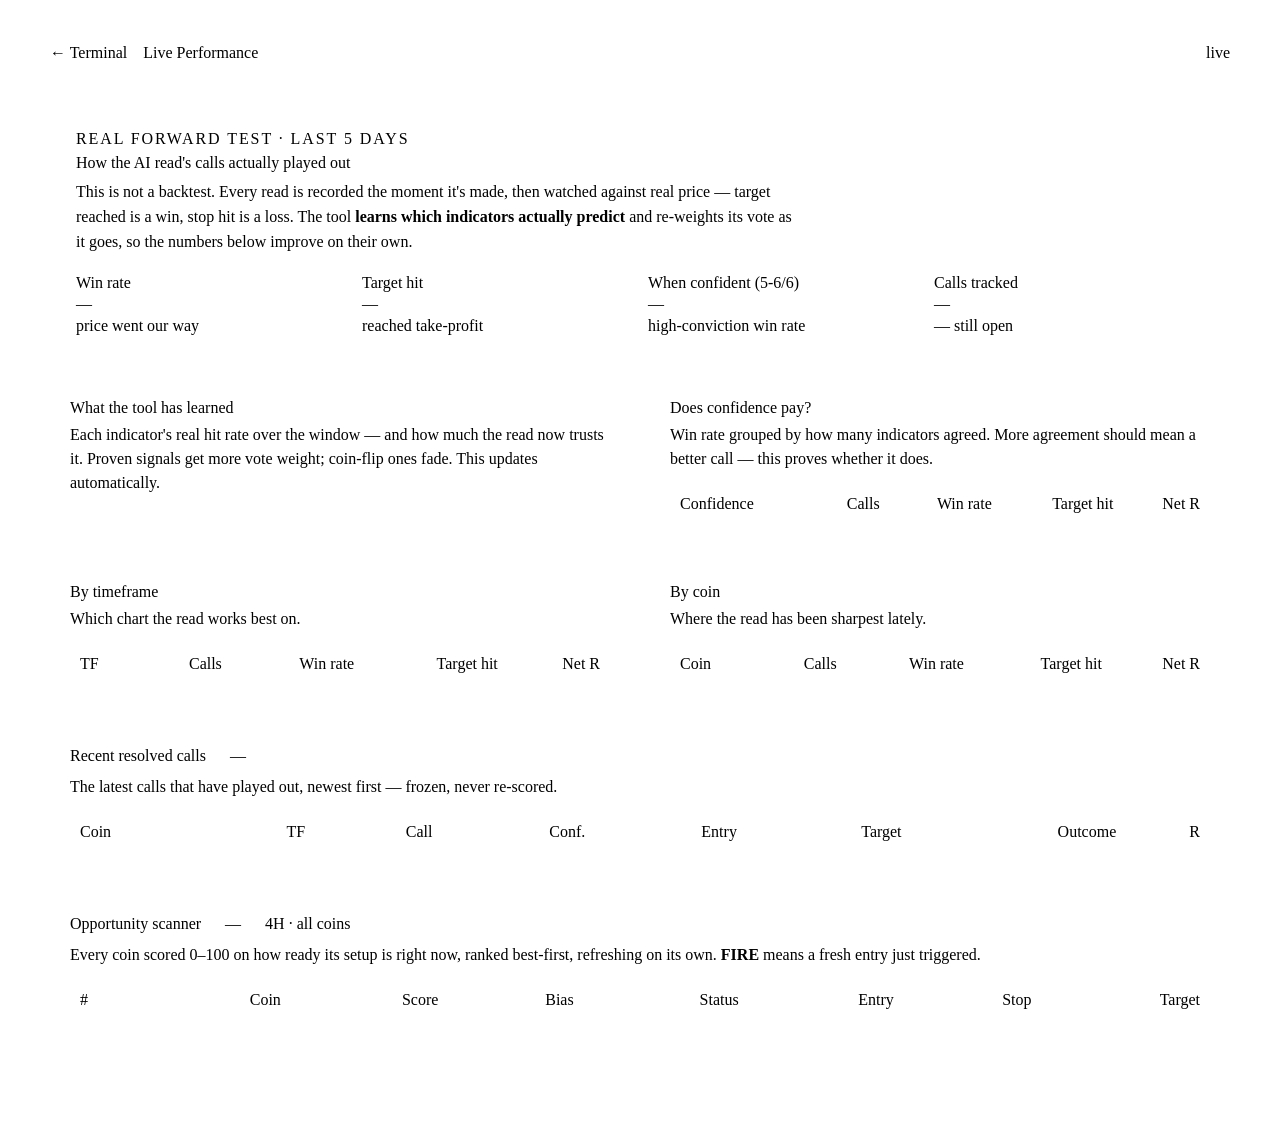
==== commit d51d9528: "Redesign Performance page around the live scorecard (no backtest) Full rebuild of /report for the ne" ====
--- a/web/static/report.html
+++ b/web/static/report.html
@@ -3,145 +3,181 @@
 <head>
 <meta charset="utf-8">
 <meta name="viewport" content="width=device-width, initial-scale=1">
-<title>Performance — ASTRA Terminal</title>
+<title>Live Performance — ASTRA Terminal</title>
 <link rel="stylesheet" href="/static/style.css">
 <style>
-  .rp-wrap { max-width: 1180px; margin: 0 auto; padding: 22px 20px 60px; }
+  .rp-wrap { max-width: 1180px; margin: 0 auto; padding: 22px 20px 64px; }
   .rp-nav { display: flex; align-items: center; gap: 16px; flex-wrap: wrap;
-    padding: 14px 0 18px; border-bottom: 1px solid var(--line); margin-bottom: 22px; }
+    padding: 14px 0 18px; border-bottom: 1px solid var(--line); margin-bottom: 24px; }
   .rp-nav a.back { color: var(--muted); text-decoration: none; font: 600 13px var(--sans); }
   .rp-nav a.back:hover { color: var(--text); }
   .rp-nav h1 { font: 800 19px var(--sans); margin: 0; }
   .rp-nav .spacer { flex: 1; }
-  .rp-ctl { display: flex; align-items: center; gap: 8px; }
-  .rp-ctl label { font: 600 11px var(--sans); color: var(--muted); }
-  .rp-ctl select { background: var(--panel-2); color: var(--text);
-    border: 1px solid var(--line); border-radius: 7px; padding: 6px 9px; font: 500 12px var(--sans); }
-  .rp-tf { display: inline-flex; gap: 4px; }
-  .rp-tf button { background: var(--panel-2); color: var(--muted); border: 1px solid var(--line);
-    border-radius: 6px; padding: 6px 10px; font: 600 12px var(--sans); cursor: pointer; }
-  .rp-tf button.active { color: var(--text); border-color: var(--gold); }
-  .rp-static { background: var(--panel-2); color: var(--text); border: 1px solid var(--line);
-    border-radius: 7px; padding: 6px 12px; font: 600 12px var(--sans); display: inline-block; }
+  .rp-live { display: inline-flex; align-items: center; gap: 7px; font: 600 11px var(--mono);
+    color: var(--muted); }
+  .rp-live .dot { width: 8px; height: 8px; border-radius: 50%; background: var(--up);
+    box-shadow: 0 0 0 0 rgba(46,204,143,.5); animation: rp-pulse 1.8s infinite; }
+  @keyframes rp-pulse { 0%,100% { box-shadow: 0 0 0 0 rgba(46,204,143,.45); }
+    50% { box-shadow: 0 0 0 6px rgba(46,204,143,0); } }
 
-  .rp-head { display: flex; align-items: baseline; gap: 12px; margin-bottom: 14px; flex-wrap: wrap; }
-  .rp-head h2 { font: 700 16px var(--sans); margin: 0; }
-  .rp-head .win-badge { font: 800 15px var(--sans); padding: 5px 13px; border-radius: 9px;
+  /* hero */
+  .hero { background:
+      radial-gradient(1200px 300px at 15% -40%, rgba(46,204,143,.10), transparent 60%),
+      var(--panel);
+    border: 1px solid var(--line); border-radius: 18px; padding: 26px 26px 22px; margin-bottom: 22px; }
+  .hero .eyebrow { font: 700 11px var(--sans); letter-spacing: .12em; text-transform: uppercase;
+    color: var(--gold); margin: 0 0 6px; }
+  .hero h2 { font: 800 26px var(--sans); margin: 0 0 8px; }
+  .hero p { font: 13.5px var(--sans); color: var(--muted); margin: 0 0 20px; max-width: 720px; line-height: 1.55; }
+  .hero-grid { display: grid; grid-template-columns: repeat(4, 1fr); gap: 16px; }
+  @media (max-width: 860px) { .hero-grid { grid-template-columns: repeat(2, 1fr); } }
+  .hero-stat .hs-lab { font: 600 11px var(--sans); color: var(--muted); }
+  .hero-stat .hs-val { font: 800 34px var(--mono); line-height: 1.05; margin-top: 4px; letter-spacing: -.01em; }
+  .hero-stat .hs-sub { font: 11px var(--mono); color: var(--faint); margin-top: 4px; }
+  .hs-val.up { color: var(--up); } .hs-val.down { color: var(--down); }
+
+  .rp-card { background: var(--panel); border: 1px solid var(--line); border-radius: 16px;
+    padding: 20px 20px 22px; margin-bottom: 20px; }
+  .rp-card h2 { font: 700 16px var(--sans); margin: 0; }
+  .rp-head { display: flex; align-items: baseline; gap: 12px; margin-bottom: 6px; flex-wrap: wrap; }
+  .rp-head .win-badge { font: 800 14px var(--sans); padding: 4px 12px; border-radius: 9px;
     border: 1px solid var(--line); }
-  .rp-head .win-badge.good { color: var(--up); border-color: rgba(46,204,143,0.4); background: rgba(46,204,143,0.08); }
-  .rp-head .win-badge.bad  { color: var(--down); border-color: rgba(240,85,79,0.4); background: rgba(240,85,79,0.08); }
+  .rp-head .win-badge.good { color: var(--up); border-color: rgba(46,204,143,.4); background: rgba(46,204,143,.08); }
+  .rp-head .win-badge.bad  { color: var(--down); border-color: rgba(240,85,79,.4); background: rgba(240,85,79,.08); }
   .rp-head .rp-window { font: 12px var(--mono); color: var(--faint); }
+  .rp-card .sub { font: 12.5px var(--sans); color: var(--muted); margin: 4px 0 16px; line-height: 1.5; }
 
-  .rp-tiles { display: grid; grid-template-columns: repeat(4, 1fr); gap: 14px; margin-bottom: 22px; }
-  @media (max-width: 820px) { .rp-tiles { grid-template-columns: repeat(2, 1fr); } }
-  .rp-tile { background: var(--panel-2); border: 1px solid var(--line); border-radius: 12px; padding: 14px 16px; }
-  .rp-tile .t-lab { font: 600 11px var(--sans); color: var(--muted); }
-  .rp-tile .t-val { font: 800 24px var(--mono); color: var(--text); margin-top: 5px; }
-  .rp-tile .t-sub { font: 11px var(--mono); color: var(--faint); margin-top: 3px; }
-  .rp-tile .t-val.up { color: var(--up); } .rp-tile .t-val.down { color: var(--down); }
+  .cols { display: grid; grid-template-columns: 1fr 1fr; gap: 20px; }
+  @media (max-width: 860px) { .cols { grid-template-columns: 1fr; } }
 
-  .rp-card { background: var(--panel); border: 1px solid var(--line); border-radius: 14px;
-    padding: 18px 18px 20px; margin-bottom: 20px; }
-  .rp-card h3 { font: 700 14px var(--sans); margin: 0 0 12px; }
-  .rp-card .sub { font: 12px var(--sans); color: var(--muted); margin: -6px 0 12px; }
-
-  .eq-wrap { width: 100%; overflow-x: auto; }
-  svg.eq { display: block; width: 100%; height: 220px; }
+  /* learned-weights rows */
+  .wt-row { display: grid; grid-template-columns: 1fr 46px; align-items: center; gap: 12px;
+    padding: 10px 0; border-bottom: 1px solid var(--line-soft); }
+  .wt-row:last-child { border-bottom: none; }
+  .wt-name { font: 600 13px var(--sans); color: var(--text); }
+  .wt-bar { position: relative; height: 8px; border-radius: 5px; background: var(--panel-2);
+    overflow: hidden; margin-top: 7px; }
+  .wt-fill { position: absolute; left: 0; top: 0; bottom: 0; border-radius: 5px; }
+  .wt-fill.good { background: linear-gradient(90deg, var(--up), #57e0a6); }
+  .wt-fill.mid  { background: linear-gradient(90deg, var(--gold), #f0c24a); }
+  .wt-fill.bad  { background: linear-gradient(90deg, #6b7280, #8b93a1); }
+  .wt-acc { font: 700 15px var(--mono); text-align: right; }
+  .wt-acc.good { color: var(--up); } .wt-acc.mid { color: var(--gold); } .wt-acc.bad { color: var(--muted); }
+  .wt-meta { font: 11px var(--mono); color: var(--faint); margin-top: 4px; }
 
   table.rp-tbl { width: 100%; border-collapse: collapse; font: 12.5px var(--mono); }
   table.rp-tbl th { text-align: right; font: 600 11px var(--sans); color: var(--muted);
-    padding: 7px 10px; border-bottom: 1px solid var(--line); position: sticky; top: 0; background: var(--panel); }
+    padding: 8px 10px; border-bottom: 1px solid var(--line); position: sticky; top: 0; background: var(--panel); }
   table.rp-tbl th:first-child, table.rp-tbl td:first-child { text-align: left; }
-  table.rp-tbl td { padding: 6px 10px; border-bottom: 1px solid var(--line-soft); color: var(--text); }
-  table.rp-tbl td.win { color: var(--up); } table.rp-tbl td.loss { color: var(--down); }
-  .tbl-scroll { max-height: 460px; overflow-y: auto; }
-  .rp-empty { color: var(--muted); font: 13px var(--sans); padding: 20px 0; text-align: center; }
-  .rp-status { color: var(--muted); font: 13px var(--sans); padding: 40px 0; text-align: center; }
-  .side-long { color: var(--up); } .side-short { color: var(--down); }
+  table.rp-tbl td { padding: 7px 10px; border-bottom: 1px solid var(--line-soft); color: var(--text); }
+  table.rp-tbl td.up { color: var(--up); } table.rp-tbl td.down { color: var(--down); }
+  table.rp-tbl tr.muted td, .muted { color: var(--muted); }
+  .tbl-scroll { max-height: 420px; overflow-y: auto; }
+  .pill { font: 700 10px var(--mono); padding: 2px 7px; border-radius: 20px; border: 1px solid var(--line); }
+  .pill.win { color: var(--up); border-color: rgba(46,204,143,.4); }
+  .pill.loss { color: var(--down); border-color: rgba(240,85,79,.4); }
+  .pill.drift { color: var(--muted); }
 </style>
 </head>
 <body>
   <div class="rp-wrap">
     <div class="rp-nav">
       <a class="back" href="/">← Terminal</a>
-      <h1>Performance report</h1>
+      <h1>Live Performance</h1>
       <div class="spacer"></div>
-      <div class="rp-ctl"><label>Symbol</label><select id="rp-symbol"></select></div>
-      <div class="rp-ctl"><label>Timeframe</label>
-        <span class="rp-static">4H — the strategy's edge</span>
-      </div>
-      <div class="rp-ctl"><label>Window</label>
-        <select id="rp-days">
-          <option value="90" selected>90 days</option>
-          <option value="180">180 days</option>
-          <option value="365">1 year</option>
-        </select>
+      <span class="rp-live"><span class="dot"></span><span id="dec-updated">live</span></span>
+    </div>
+
+    <!-- ===== HERO: the live scorecard ===== -->
+    <div class="hero">
+      <p class="eyebrow">Real forward test · last <span id="hero-window">5</span> days</p>
+      <h2>How the AI read's calls actually played out</h2>
+      <p>This is not a backtest. Every read is recorded the moment it's made, then
+        watched against real price — target reached is a win, stop hit is a loss.
+        The tool <b>learns which indicators actually predict</b> and re-weights its
+        vote as it goes, so the numbers below improve on their own.</p>
+      <div class="hero-grid">
+        <div class="hero-stat"><div class="hs-lab">Win rate</div>
+          <div class="hs-val" id="dec-win">—</div><div class="hs-sub" id="dec-winsub">price went our way</div></div>
+        <div class="hero-stat"><div class="hs-lab">Target hit</div>
+          <div class="hs-val" id="dec-hit">—</div><div class="hs-sub">reached take-profit</div></div>
+        <div class="hero-stat"><div class="hs-lab">When confident (5-6/6)</div>
+          <div class="hs-val up" id="dec-hiwin">—</div><div class="hs-sub">high-conviction win rate</div></div>
+        <div class="hero-stat"><div class="hs-lab">Calls tracked</div>
+          <div class="hs-val" id="dec-total">—</div><div class="hs-sub" id="dec-open">— still open</div></div>
       </div>
     </div>
 
-    <!-- ===== LIVE DECISION SCORECARD (tracks real outcomes of the AI read) ===== -->
-    <div class="rp-card" id="dec-card">
-      <div class="rp-head">
-        <h2>Live decision scorecard</h2>
-        <span class="win-badge" id="dec-badge">—</span>
-        <span class="rp-window" id="dec-updated">all coins · all timeframes</span>
+    <!-- ===== WHAT THE TOOL LEARNED (weights) + CONFIDENCE ===== -->
+    <div class="cols">
+      <div class="rp-card">
+        <div class="rp-head"><h2>What the tool has learned</h2></div>
+        <p class="sub">Each indicator's real hit rate over the window — and how much
+          the read now trusts it. Proven signals get more vote weight; coin-flip ones
+          fade. This updates automatically.</p>
+        <div id="dec-weights"></div>
       </div>
-      <p class="sub" style="margin:-4px 0 14px">Every AI read is recorded the moment
-        it's made, then watched against real price. If it said <b>long</b> and price
-        reached the target — a win; if it hit the stop — a loss. No re-scoring, no
-        look-ahead: this is how the calls actually played out.</p>
-      <div class="rp-tiles">
-        <div class="rp-tile"><div class="t-lab">Win rate</div>
-          <div class="t-val" id="dec-win">—</div><div class="t-sub">price went our way</div></div>
-        <div class="rp-tile"><div class="t-lab">Target hit</div>
-          <div class="t-val" id="dec-hit">—</div><div class="t-sub">reached take-profit</div></div>
-        <div class="rp-tile"><div class="t-lab">Decisions tracked</div>
-          <div class="t-val" id="dec-total">—</div><div class="t-sub" id="dec-open"></div></div>
-        <div class="rp-tile"><div class="t-lab">Net result</div>
-          <div class="t-val" id="dec-net">—</div><div class="t-sub">in R, all resolved</div></div>
-        <div class="rp-tile"><div class="t-lab">Avg per call</div>
-          <div class="t-val" id="dec-avg">—</div><div class="t-sub">expectancy in R</div></div>
-        <div class="rp-tile"><div class="t-lab">Best confidence</div>
-          <div class="t-val" id="dec-hiwin" style="font-size:22px">—</div><div class="t-sub">win% at 5-6/6</div></div>
+      <div class="rp-card">
+        <div class="rp-head"><h2>Does confidence pay?</h2></div>
+        <p class="sub">Win rate grouped by how many indicators agreed. More agreement
+          should mean a better call — this proves whether it does.</p>
+        <div class="tbl-scroll">
+          <table class="rp-tbl">
+            <thead><tr><th>Confidence</th><th>Calls</th><th>Win rate</th>
+              <th>Target hit</th><th>Net R</th></tr></thead>
+            <tbody id="dec-conv"></tbody>
+          </table>
+        </div>
       </div>
-      <p class="sub" style="margin:14px 0 6px"><b>Does confidence matter?</b> Win rate by how many
-        indicators agreed:</p>
-      <div class="tbl-scroll">
-        <table class="rp-tbl">
-          <thead><tr><th>Confidence</th><th>Decisions</th><th>Win rate</th>
-            <th>Target hit</th><th>Net R</th><th>Avg R</th></tr></thead>
-          <tbody id="dec-conv"></tbody>
-        </table>
+    </div>
+
+    <!-- ===== BY TIMEFRAME + BY COIN ===== -->
+    <div class="cols">
+      <div class="rp-card">
+        <div class="rp-head"><h2>By timeframe</h2></div>
+        <p class="sub">Which chart the read works best on.</p>
+        <div class="tbl-scroll">
+          <table class="rp-tbl">
+            <thead><tr><th>TF</th><th>Calls</th><th>Win rate</th><th>Target hit</th><th>Net R</th></tr></thead>
+            <tbody id="dec-tf"></tbody>
+          </table>
+        </div>
       </div>
-      <p class="sub" style="margin:14px 0 6px">By timeframe:</p>
-      <div class="tbl-scroll">
-        <table class="rp-tbl">
-          <thead><tr><th>Timeframe</th><th>Decisions</th><th>Win rate</th>
-            <th>Target hit</th><th>Net R</th></tr></thead>
-          <tbody id="dec-tf"></tbody>
-        </table>
+      <div class="rp-card">
+        <div class="rp-head"><h2>By coin</h2></div>
+        <p class="sub">Where the read has been sharpest lately.</p>
+        <div class="tbl-scroll">
+          <table class="rp-tbl">
+            <thead><tr><th>Coin</th><th>Calls</th><th>Win rate</th><th>Target hit</th><th>Net R</th></tr></thead>
+            <tbody id="dec-coin"></tbody>
+          </table>
+        </div>
       </div>
-      <p class="sub" style="margin:14px 0 6px">Recent resolved calls:</p>
+    </div>
+
+    <!-- ===== RECENT RESOLVED CALLS ===== -->
+    <div class="rp-card">
+      <div class="rp-head"><h2>Recent resolved calls</h2>
+        <span class="win-badge" id="dec-badge">—</span></div>
+      <p class="sub">The latest calls that have played out, newest first — frozen, never re-scored.</p>
       <div class="tbl-scroll">
         <table class="rp-tbl">
           <thead><tr><th>Coin</th><th>TF</th><th>Call</th><th>Conf.</th>
-            <th>Outcome</th><th>R</th></tr></thead>
+            <th>Entry</th><th>Target</th><th>Outcome</th><th>R</th></tr></thead>
           <tbody id="dec-recent"></tbody>
         </table>
       </div>
     </div>
 
-    <!-- ===== OPPORTUNITY SCANNER (ranked, all coins, auto-refresh) ===== -->
+    <!-- ===== OPPORTUNITY SCANNER (act-now companion, live) ===== -->
     <div class="rp-card" id="sig-card">
       <div class="rp-head">
         <h2>Opportunity scanner</h2>
         <span class="win-badge" id="sig-badge">—</span>
         <span class="rp-window" id="sig-updated">4H · all coins</span>
       </div>
-      <p class="sub" style="margin:-4px 0 14px">Every coin scored 0–100 on how ready
-        its 4H setup is right now, ranked best-first, refreshing on its own. The top
-        card is where to act now; <b>FIRE</b> means a fresh entry just triggered.
-        Entry, stop and target come from the strategy's indicators.</p>
+      <p class="sub">Every coin scored 0–100 on how ready its setup is right now, ranked
+        best-first, refreshing on its own. <b>FIRE</b> means a fresh entry just triggered.</p>
       <div id="sig-top"></div>
       <div class="tbl-scroll" style="margin-top:14px">
         <table class="rp-tbl">
@@ -151,183 +187,6 @@
         </table>
       </div>
     </div>
-
-    <!-- ===== HIGH-FREQUENCY ENGINE (many trades/day, gross) ===== -->
-    <div class="rp-card" id="hf-card">
-      <div class="rp-head">
-        <h2>High-frequency engine</h2>
-        <span class="win-badge" id="hf-badge">—</span>
-        <span class="rp-window" id="hf-window">5m · all coins</span>
-      </div>
-      <p class="sub" style="margin:-4px 0 14px">For the 24/7 trader — <b>many trades a
-        day</b> across the basket, from price action, market structure, momentum and
-        volume. Shown as <b>GROSS</b> profit/loss in R (costs excluded, as requested).
-        High frequency means high variance — watch the drawdown.</p>
-      <div class="rp-tiles">
-        <div class="rp-tile"><div class="t-lab">Gross result</div>
-          <div class="t-val" id="hf-net">—</div><div class="t-sub">in R, all coins</div></div>
-        <div class="rp-tile"><div class="t-lab">Trades</div>
-          <div class="t-val" id="hf-trades">—</div><div class="t-sub" id="hf-perday"></div></div>
-        <div class="rp-tile"><div class="t-lab">Win rate</div>
-          <div class="t-val" id="hf-win">—</div><div class="t-sub">at ~2:1 reward/risk</div></div>
-        <div class="rp-tile"><div class="t-lab">Profit factor</div>
-          <div class="t-val" id="hf-pf">—</div><div class="t-sub">gross win ÷ gross loss</div></div>
-        <div class="rp-tile"><div class="t-lab">Max drawdown</div>
-          <div class="t-val down" id="hf-dd">—</div><div class="t-sub">worst dip, in R</div></div>
-        <div class="rp-tile"><div class="t-lab">Window</div>
-          <div class="t-val" id="hf-days" style="font-size:20px">90d</div><div class="t-sub">5-minute chart</div></div>
-      </div>
-      <div class="eq-wrap"><svg class="eq" id="hf-equity" preserveAspectRatio="none"></svg></div>
-      <div class="tbl-scroll" style="margin-top:14px">
-        <table class="rp-tbl">
-          <thead><tr><th>Coin</th><th>Trades</th><th>/day</th><th>Win rate</th>
-            <th>Gross R</th><th>PF</th></tr></thead>
-          <tbody id="hf-persym"></tbody>
-        </table>
-      </div>
-    </div>
-
-    <!-- ===== PORTFOLIO (pro 4H strategy, all symbols) ===== -->
-    <div class="rp-card" id="pf-card">
-      <div class="rp-head">
-        <h2>Portfolio — pro 4H strategy</h2>
-        <span class="win-badge" id="pf-badge">—</span>
-        <span class="rp-window" id="pf-window"></span>
-      </div>
-      <p class="sub" style="margin:-4px 0 14px">The trend + volatility-expansion
-        setup (T3, Range Filter, Squeeze, Chaikin/Change-of-Vol, DMI) traded on 4H
-        across every symbol with a 2.5×/5×ATR trailing stop, merged into one
-        equity curve — <b>net of fees, slippage and funding</b>. A trend-following
-        edge: it earns in trends and bleeds in chop.</p>
-      <div class="rp-tiles">
-        <div class="rp-tile"><div class="t-lab">Account growth</div>
-          <div class="t-val" id="pf-growth">—</div><div class="t-sub">compounded, risking 1% / trade</div></div>
-        <div class="rp-tile"><div class="t-lab">Annualized</div>
-          <div class="t-val" id="pf-annual">—</div><div class="t-sub">same, per year</div></div>
-        <div class="rp-tile"><div class="t-lab">Net result</div>
-          <div class="t-val" id="pf-net">—</div><div class="t-sub">in R, all symbols</div></div>
-        <div class="rp-tile"><div class="t-lab">Win rate</div>
-          <div class="t-val" id="pf-win">—</div><div class="t-sub" id="pf-trades-sub">winners run, losers cut</div></div>
-        <div class="rp-tile"><div class="t-lab">Profit factor</div>
-          <div class="t-val" id="pf-pf">—</div><div class="t-sub">gross win ÷ gross loss</div></div>
-        <div class="rp-tile"><div class="t-lab">Max drawdown</div>
-          <div class="t-val down" id="pf-dd">—</div><div class="t-sub">worst dip, at 1% / trade</div></div>
-      </div>
-      <span id="pf-trades" hidden></span>
-      <div class="eq-wrap"><svg class="eq" id="pf-equity" preserveAspectRatio="none"></svg></div>
-      <div class="tbl-scroll" style="margin-top:14px">
-        <table class="rp-tbl">
-          <thead><tr><th>Symbol</th><th>Trades</th><th>Win rate</th><th>Net R</th>
-            <th>Avg win</th><th>Avg loss</th><th>PF</th></tr></thead>
-          <tbody id="pf-persym"></tbody>
-        </table>
-      </div>
-    </div>
-
-    <!-- ===== LIVE FORWARD TEST (frozen as trades settle) ===== -->
-    <div class="rp-card" id="fw-card">
-      <div class="rp-head">
-        <h2>Live forward test — high-frequency engine</h2>
-        <span class="win-badge" id="fw-badge">—</span>
-        <span class="rp-window" id="fw-window"></span>
-      </div>
-      <p class="sub" style="margin:-4px 0 14px">A live record of the high-frequency
-        engine's trades across all coins (5m), <b>frozen as each settles and never
-        re-scored</b>. Tracking the recent window and growing forward from here.</p>
-      <div class="rp-tiles">
-        <div class="rp-tile"><div class="t-lab">Net result</div>
-          <div class="t-val" id="fw-net">—</div><div class="t-sub">in R, live</div></div>
-        <div class="rp-tile"><div class="t-lab">Trades</div>
-          <div class="t-val" id="fw-trades">—</div><div class="t-sub">settled, forward</div></div>
-        <div class="rp-tile"><div class="t-lab">Win rate</div>
-          <div class="t-val" id="fw-win">—</div><div class="t-sub">winners run, losers cut</div></div>
-        <div class="rp-tile"><div class="t-lab">Profit factor</div>
-          <div class="t-val" id="fw-pf">—</div><div class="t-sub">gross win ÷ gross loss</div></div>
-        <div class="rp-tile"><div class="t-lab">Max drawdown</div>
-          <div class="t-val down" id="fw-dd">—</div><div class="t-sub">worst dip, in R</div></div>
-        <div class="rp-tile"><div class="t-lab">Tracking since</div>
-          <div class="t-val" id="fw-since" style="font-size:19px">—</div><div class="t-sub">forward start</div></div>
-      </div>
-      <div class="eq-wrap"><svg class="eq" id="fw-equity" preserveAspectRatio="none"></svg></div>
-      <div class="tbl-scroll" style="margin-top:14px">
-        <table class="rp-tbl">
-          <thead><tr><th>Time</th><th>Sym</th><th>Side</th><th>Entry</th><th>SL</th>
-            <th>TP</th><th>Exit</th><th>R</th><th>Result</th></tr></thead>
-          <tbody id="fw-tradelist"></tbody>
-        </table>
-      </div>
-    </div>
-
-    <h2 id="rp-bt-title" style="font:800 17px var(--sans);margin:26px 0 6px">Backtest — pro strategy</h2>
-    <p class="sub" id="rp-bt-note" style="margin:0 0 14px">One symbol on the 4-hour
-      timeframe (where the pro strategy's edge is real). Every entry / stop / target
-      from its own indicators. The Portfolio (all symbols) and Live forward test below
-      run the high-frequency engine.</p>
-    <div id="rp-status" class="rp-status">Scoring the engine over history…</div>
-
-    <div id="rp-body" hidden>
-      <div class="rp-head">
-        <h2 id="rp-title">—</h2>
-        <span class="win-badge" id="rp-winbadge">—</span>
-        <span class="rp-window" id="rp-windowtxt"></span>
-      </div>
-
-      <div class="rp-tiles">
-        <div class="rp-tile"><div class="t-lab">Trades taken</div>
-          <div class="t-val" id="k-trades">—</div>
-          <div class="t-sub" id="k-trades-sub"></div></div>
-        <div class="rp-tile"><div class="t-lab">Win rate</div>
-          <div class="t-val" id="k-winrate">—</div>
-          <div class="t-sub" id="k-winrate-sub"></div></div>
-        <div class="rp-tile"><div class="t-lab">Net result</div>
-          <div class="t-val" id="k-net">—</div>
-          <div class="t-sub">in R (risk multiples)</div></div>
-        <div class="rp-tile"><div class="t-lab">Profit factor</div>
-          <div class="t-val" id="k-pf">—</div>
-          <div class="t-sub">gross win ÷ gross loss</div></div>
-        <div class="rp-tile"><div class="t-lab">Wins</div>
-          <div class="t-val up" id="k-wins">—</div>
-          <div class="t-sub">hit take-profit</div></div>
-        <div class="rp-tile"><div class="t-lab">Losses</div>
-          <div class="t-val down" id="k-losses">—</div>
-          <div class="t-sub">hit stop-loss</div></div>
-        <div class="rp-tile"><div class="t-lab">Avg per trade</div>
-          <div class="t-val" id="k-exp">—</div>
-          <div class="t-sub">expectancy in R</div></div>
-        <div class="rp-tile"><div class="t-lab">Max drawdown</div>
-          <div class="t-val down" id="k-dd">—</div>
-          <div class="t-sub">worst equity dip, in R</div></div>
-      </div>
-
-      <div class="rp-card">
-        <h3>Equity curve</h3>
-        <p class="sub">Running profit in R across the trades in this window.</p>
-        <div class="eq-wrap"><svg class="eq" id="rp-equity" preserveAspectRatio="none"></svg></div>
-      </div>
-
-      <div class="rp-card">
-        <h3>Week by week</h3>
-        <p class="sub">Each completed week the engine has been scored on, newest last.</p>
-        <div class="tbl-scroll">
-          <table class="rp-tbl">
-            <thead><tr><th>Week</th><th>Trades</th><th>Win rate</th><th>Net R</th><th>Max DD</th></tr></thead>
-            <tbody id="rp-weeks"></tbody>
-          </table>
-        </div>
-      </div>
-
-      <div class="rp-card">
-        <h3>Every trade</h3>
-        <p class="sub">Entry, exit and outcome of each position in this window (most recent last).</p>
-        <div class="tbl-scroll">
-          <table class="rp-tbl">
-            <thead><tr><th>Opened</th><th>Side</th><th>Entry</th><th>Stop</th><th>Target</th>
-              <th>Exit</th><th>R</th><th>Result</th></tr></thead>
-            <tbody id="rp-trades"></tbody>
-          </table>
-        </div>
-      </div>
-    </div>
   </div>
   <script src="/static/report.js"></script>
 </body>
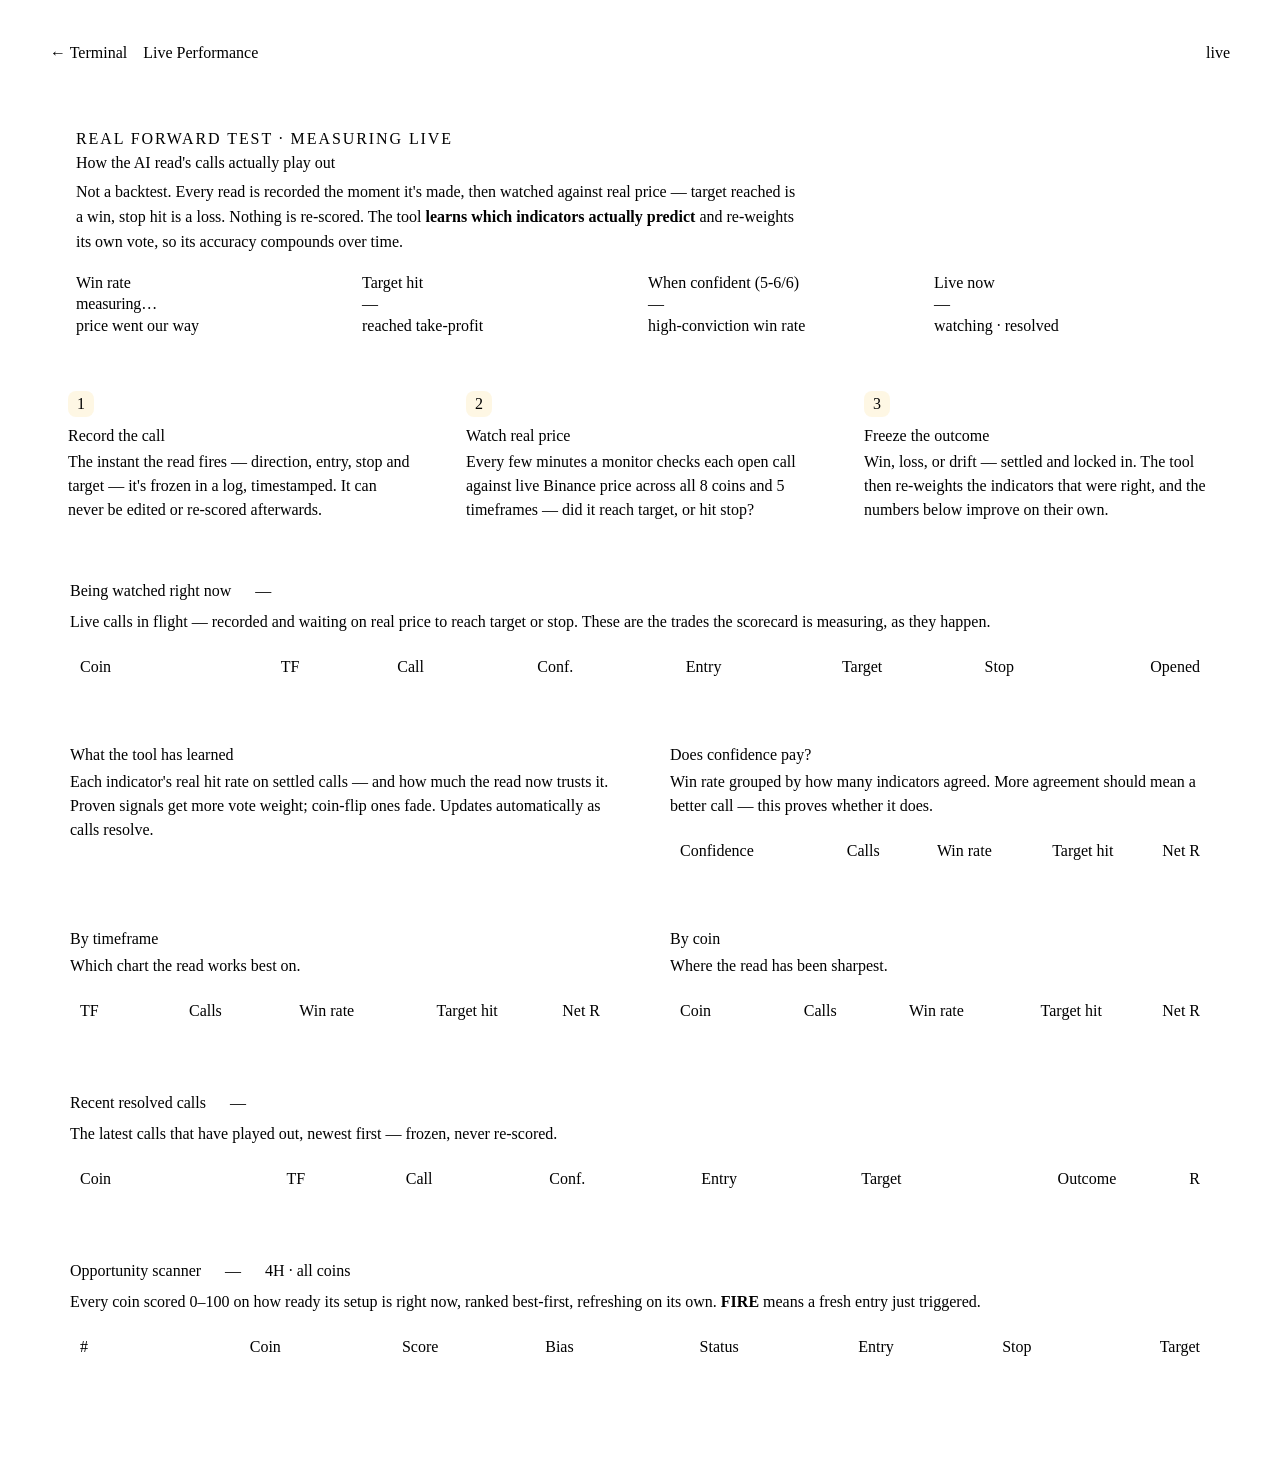
==== commit 95a723df: "Start from scratch: no seed, genuine live measurement + richer page Per the user: the scorecard must" ====
--- a/web/static/report.html
+++ b/web/static/report.html
@@ -13,35 +13,36 @@
   .rp-nav a.back:hover { color: var(--text); }
   .rp-nav h1 { font: 800 19px var(--sans); margin: 0; }
   .rp-nav .spacer { flex: 1; }
-  .rp-live { display: inline-flex; align-items: center; gap: 7px; font: 600 11px var(--mono);
-    color: var(--muted); }
-  .rp-live .dot { width: 8px; height: 8px; border-radius: 50%; background: var(--up);
-    box-shadow: 0 0 0 0 rgba(46,204,143,.5); animation: rp-pulse 1.8s infinite; }
-  @keyframes rp-pulse { 0%,100% { box-shadow: 0 0 0 0 rgba(46,204,143,.45); }
-    50% { box-shadow: 0 0 0 6px rgba(46,204,143,0); } }
+  .rp-live { display: inline-flex; align-items: center; gap: 7px; font: 600 11px var(--mono); color: var(--muted); }
+  .rp-live .dot { width: 8px; height: 8px; border-radius: 50%; background: var(--up); animation: rp-pulse 1.8s infinite; }
+  @keyframes rp-pulse { 0%,100% { box-shadow: 0 0 0 0 rgba(46,204,143,.45); } 50% { box-shadow: 0 0 0 6px rgba(46,204,143,0); } }
 
   /* hero */
-  .hero { background:
-      radial-gradient(1200px 300px at 15% -40%, rgba(46,204,143,.10), transparent 60%),
-      var(--panel);
-    border: 1px solid var(--line); border-radius: 18px; padding: 26px 26px 22px; margin-bottom: 22px; }
-  .hero .eyebrow { font: 700 11px var(--sans); letter-spacing: .12em; text-transform: uppercase;
-    color: var(--gold); margin: 0 0 6px; }
+  .hero { background: radial-gradient(1200px 320px at 12% -40%, rgba(46,204,143,.10), transparent 60%), var(--panel);
+    border: 1px solid var(--line); border-radius: 18px; padding: 26px 26px 22px; margin-bottom: 18px; }
+  .hero .eyebrow { font: 700 11px var(--sans); letter-spacing: .12em; text-transform: uppercase; color: var(--gold); margin: 0 0 6px; }
   .hero h2 { font: 800 26px var(--sans); margin: 0 0 8px; }
-  .hero p { font: 13.5px var(--sans); color: var(--muted); margin: 0 0 20px; max-width: 720px; line-height: 1.55; }
+  .hero p.lede { font: 13.5px var(--sans); color: var(--muted); margin: 0 0 20px; max-width: 730px; line-height: 1.55; }
   .hero-grid { display: grid; grid-template-columns: repeat(4, 1fr); gap: 16px; }
   @media (max-width: 860px) { .hero-grid { grid-template-columns: repeat(2, 1fr); } }
   .hero-stat .hs-lab { font: 600 11px var(--sans); color: var(--muted); }
   .hero-stat .hs-val { font: 800 34px var(--mono); line-height: 1.05; margin-top: 4px; letter-spacing: -.01em; }
   .hero-stat .hs-sub { font: 11px var(--mono); color: var(--faint); margin-top: 4px; }
-  .hs-val.up { color: var(--up); } .hs-val.down { color: var(--down); }
-
-  .rp-card { background: var(--panel); border: 1px solid var(--line); border-radius: 16px;
-    padding: 20px 20px 22px; margin-bottom: 20px; }
+  .hs-val.up { color: var(--up); } .hs-val.down { color: var(--down); } .hs-val.mut { color: var(--muted); }
+
+  /* methodology strip */
+  .method { display: grid; grid-template-columns: repeat(3, 1fr); gap: 14px; margin-bottom: 20px; }
+  @media (max-width: 760px) { .method { grid-template-columns: 1fr; } }
+  .mcard { background: var(--panel); border: 1px solid var(--line); border-radius: 14px; padding: 16px 18px; }
+  .mcard .mn { display: inline-flex; align-items: center; justify-content: center; width: 26px; height: 26px;
+    border-radius: 8px; background: rgba(245,197,66,.14); color: var(--gold); font: 800 13px var(--mono); }
+  .mcard h4 { font: 700 13.5px var(--sans); margin: 10px 0 5px; }
+  .mcard p { font: 12px var(--sans); color: var(--muted); margin: 0; line-height: 1.5; }
+
+  .rp-card { background: var(--panel); border: 1px solid var(--line); border-radius: 16px; padding: 20px 20px 22px; margin-bottom: 20px; }
   .rp-card h2 { font: 700 16px var(--sans); margin: 0; }
   .rp-head { display: flex; align-items: baseline; gap: 12px; margin-bottom: 6px; flex-wrap: wrap; }
-  .rp-head .win-badge { font: 800 14px var(--sans); padding: 4px 12px; border-radius: 9px;
-    border: 1px solid var(--line); }
+  .rp-head .win-badge { font: 800 14px var(--sans); padding: 4px 12px; border-radius: 9px; border: 1px solid var(--line); }
   .rp-head .win-badge.good { color: var(--up); border-color: rgba(46,204,143,.4); background: rgba(46,204,143,.08); }
   .rp-head .win-badge.bad  { color: var(--down); border-color: rgba(240,85,79,.4); background: rgba(240,85,79,.08); }
   .rp-head .rp-window { font: 12px var(--mono); color: var(--faint); }
@@ -50,13 +51,10 @@
   .cols { display: grid; grid-template-columns: 1fr 1fr; gap: 20px; }
   @media (max-width: 860px) { .cols { grid-template-columns: 1fr; } }
 
-  /* learned-weights rows */
-  .wt-row { display: grid; grid-template-columns: 1fr 46px; align-items: center; gap: 12px;
-    padding: 10px 0; border-bottom: 1px solid var(--line-soft); }
+  .wt-row { display: grid; grid-template-columns: 1fr 46px; align-items: center; gap: 12px; padding: 10px 0; border-bottom: 1px solid var(--line-soft); }
   .wt-row:last-child { border-bottom: none; }
   .wt-name { font: 600 13px var(--sans); color: var(--text); }
-  .wt-bar { position: relative; height: 8px; border-radius: 5px; background: var(--panel-2);
-    overflow: hidden; margin-top: 7px; }
+  .wt-bar { position: relative; height: 8px; border-radius: 5px; background: var(--panel-2); overflow: hidden; margin-top: 7px; }
   .wt-fill { position: absolute; left: 0; top: 0; bottom: 0; border-radius: 5px; }
   .wt-fill.good { background: linear-gradient(90deg, var(--up), #57e0a6); }
   .wt-fill.mid  { background: linear-gradient(90deg, var(--gold), #f0c24a); }
@@ -66,17 +64,20 @@
   .wt-meta { font: 11px var(--mono); color: var(--faint); margin-top: 4px; }
 
   table.rp-tbl { width: 100%; border-collapse: collapse; font: 12.5px var(--mono); }
-  table.rp-tbl th { text-align: right; font: 600 11px var(--sans); color: var(--muted);
-    padding: 8px 10px; border-bottom: 1px solid var(--line); position: sticky; top: 0; background: var(--panel); }
+  table.rp-tbl th { text-align: right; font: 600 11px var(--sans); color: var(--muted); padding: 8px 10px;
+    border-bottom: 1px solid var(--line); position: sticky; top: 0; background: var(--panel); }
   table.rp-tbl th:first-child, table.rp-tbl td:first-child { text-align: left; }
   table.rp-tbl td { padding: 7px 10px; border-bottom: 1px solid var(--line-soft); color: var(--text); }
   table.rp-tbl td.up { color: var(--up); } table.rp-tbl td.down { color: var(--down); }
-  table.rp-tbl tr.muted td, .muted { color: var(--muted); }
+  .muted { color: var(--muted); }
   .tbl-scroll { max-height: 420px; overflow-y: auto; }
-  .pill { font: 700 10px var(--mono); padding: 2px 7px; border-radius: 20px; border: 1px solid var(--line); }
+  .pill { font: 700 10px var(--mono); padding: 2px 7px; border-radius: 20px; border: 1px solid var(--line); white-space: nowrap; }
   .pill.win { color: var(--up); border-color: rgba(46,204,143,.4); }
   .pill.loss { color: var(--down); border-color: rgba(240,85,79,.4); }
   .pill.drift { color: var(--muted); }
+  .pill.watch { color: var(--gold); border-color: rgba(245,197,66,.4); }
+  .side-long { color: var(--up); } .side-short { color: var(--down); }
+  .empty-note { padding: 26px 16px; text-align: center; color: var(--muted); font: 13px var(--sans); line-height: 1.6; }
 </style>
 </head>
 <body>
@@ -88,50 +89,80 @@
       <span class="rp-live"><span class="dot"></span><span id="dec-updated">live</span></span>
     </div>
 
-    <!-- ===== HERO: the live scorecard ===== -->
+    <!-- HERO -->
     <div class="hero">
-      <p class="eyebrow">Real forward test · last <span id="hero-window">5</span> days</p>
-      <h2>How the AI read's calls actually played out</h2>
-      <p>This is not a backtest. Every read is recorded the moment it's made, then
-        watched against real price — target reached is a win, stop hit is a loss.
-        The tool <b>learns which indicators actually predict</b> and re-weights its
-        vote as it goes, so the numbers below improve on their own.</p>
+      <p class="eyebrow" id="hero-eyebrow">Real forward test · measuring live</p>
+      <h2>How the AI read's calls actually play out</h2>
+      <p class="lede">Not a backtest. Every read is recorded the moment it's made, then
+        watched against real price — target reached is a win, stop hit is a loss. Nothing
+        is re-scored. The tool <b>learns which indicators actually predict</b> and re-weights
+        its own vote, so its accuracy compounds over time.</p>
       <div class="hero-grid">
         <div class="hero-stat"><div class="hs-lab">Win rate</div>
-          <div class="hs-val" id="dec-win">—</div><div class="hs-sub" id="dec-winsub">price went our way</div></div>
+          <div class="hs-val mut" id="dec-win">measuring…</div><div class="hs-sub" id="dec-winsub">price went our way</div></div>
         <div class="hero-stat"><div class="hs-lab">Target hit</div>
-          <div class="hs-val" id="dec-hit">—</div><div class="hs-sub">reached take-profit</div></div>
+          <div class="hs-val mut" id="dec-hit">—</div><div class="hs-sub">reached take-profit</div></div>
         <div class="hero-stat"><div class="hs-lab">When confident (5-6/6)</div>
           <div class="hs-val up" id="dec-hiwin">—</div><div class="hs-sub">high-conviction win rate</div></div>
-        <div class="hero-stat"><div class="hs-lab">Calls tracked</div>
-          <div class="hs-val" id="dec-total">—</div><div class="hs-sub" id="dec-open">— still open</div></div>
-      </div>
-    </div>
-
-    <!-- ===== WHAT THE TOOL LEARNED (weights) + CONFIDENCE ===== -->
+        <div class="hero-stat"><div class="hs-lab">Live now</div>
+          <div class="hs-val" id="dec-opennow">—</div><div class="hs-sub" id="dec-resolved">watching · resolved</div></div>
+      </div>
+    </div>
+
+    <!-- METHODOLOGY -->
+    <div class="method">
+      <div class="mcard"><span class="mn">1</span>
+        <h4>Record the call</h4>
+        <p>The instant the read fires — direction, entry, stop and target — it's frozen in
+          a log, timestamped. It can never be edited or re-scored afterwards.</p></div>
+      <div class="mcard"><span class="mn">2</span>
+        <h4>Watch real price</h4>
+        <p>Every few minutes a monitor checks each open call against live Binance price
+          across all 8 coins and 5 timeframes — did it reach target, or hit stop?</p></div>
+      <div class="mcard"><span class="mn">3</span>
+        <h4>Freeze the outcome</h4>
+        <p>Win, loss, or drift — settled and locked in. The tool then re-weights the
+          indicators that were right, and the numbers below improve on their own.</p></div>
+    </div>
+
+    <!-- LIVE OPEN CALLS -->
+    <div class="rp-card">
+      <div class="rp-head"><h2>Being watched right now</h2>
+        <span class="win-badge" id="open-badge">—</span></div>
+      <p class="sub">Live calls in flight — recorded and waiting on real price to reach
+        target or stop. These are the trades the scorecard is measuring, as they happen.</p>
+      <div class="tbl-scroll">
+        <table class="rp-tbl">
+          <thead><tr><th>Coin</th><th>TF</th><th>Call</th><th>Conf.</th>
+            <th>Entry</th><th>Target</th><th>Stop</th><th>Opened</th></tr></thead>
+          <tbody id="open-rows"></tbody>
+        </table>
+      </div>
+    </div>
+
+    <!-- WEIGHTS + CONFIDENCE -->
     <div class="cols">
       <div class="rp-card">
         <div class="rp-head"><h2>What the tool has learned</h2></div>
-        <p class="sub">Each indicator's real hit rate over the window — and how much
-          the read now trusts it. Proven signals get more vote weight; coin-flip ones
-          fade. This updates automatically.</p>
+        <p class="sub">Each indicator's real hit rate on settled calls — and how much the
+          read now trusts it. Proven signals get more vote weight; coin-flip ones fade.
+          Updates automatically as calls resolve.</p>
         <div id="dec-weights"></div>
       </div>
       <div class="rp-card">
         <div class="rp-head"><h2>Does confidence pay?</h2></div>
-        <p class="sub">Win rate grouped by how many indicators agreed. More agreement
-          should mean a better call — this proves whether it does.</p>
+        <p class="sub">Win rate grouped by how many indicators agreed. More agreement should
+          mean a better call — this proves whether it does.</p>
         <div class="tbl-scroll">
           <table class="rp-tbl">
-            <thead><tr><th>Confidence</th><th>Calls</th><th>Win rate</th>
-              <th>Target hit</th><th>Net R</th></tr></thead>
+            <thead><tr><th>Confidence</th><th>Calls</th><th>Win rate</th><th>Target hit</th><th>Net R</th></tr></thead>
             <tbody id="dec-conv"></tbody>
           </table>
         </div>
       </div>
     </div>
 
-    <!-- ===== BY TIMEFRAME + BY COIN ===== -->
+    <!-- BY TF + BY COIN -->
     <div class="cols">
       <div class="rp-card">
         <div class="rp-head"><h2>By timeframe</h2></div>
@@ -145,7 +176,7 @@
       </div>
       <div class="rp-card">
         <div class="rp-head"><h2>By coin</h2></div>
-        <p class="sub">Where the read has been sharpest lately.</p>
+        <p class="sub">Where the read has been sharpest.</p>
         <div class="tbl-scroll">
           <table class="rp-tbl">
             <thead><tr><th>Coin</th><th>Calls</th><th>Win rate</th><th>Target hit</th><th>Net R</th></tr></thead>
@@ -155,7 +186,7 @@
       </div>
     </div>
 
-    <!-- ===== RECENT RESOLVED CALLS ===== -->
+    <!-- RECENT RESOLVED -->
     <div class="rp-card">
       <div class="rp-head"><h2>Recent resolved calls</h2>
         <span class="win-badge" id="dec-badge">—</span></div>
@@ -169,7 +200,7 @@
       </div>
     </div>
 
-    <!-- ===== OPPORTUNITY SCANNER (act-now companion, live) ===== -->
+    <!-- SCANNER -->
     <div class="rp-card" id="sig-card">
       <div class="rp-head">
         <h2>Opportunity scanner</h2>
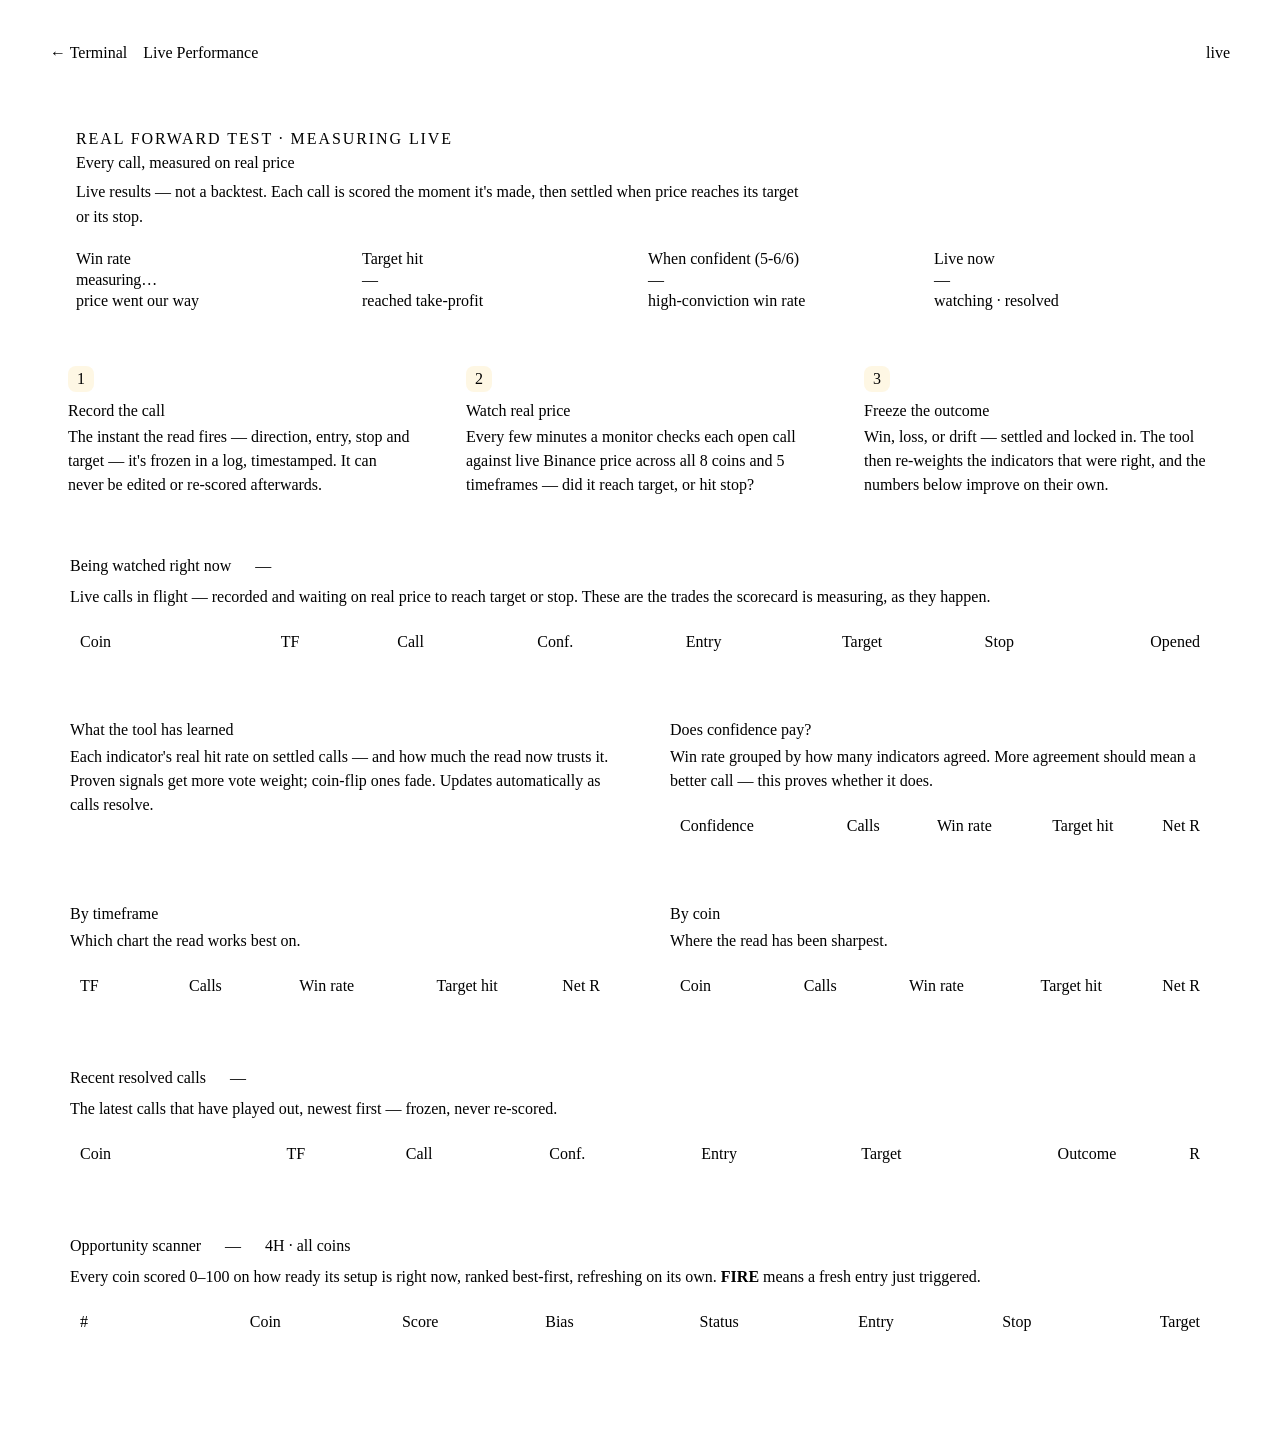
==== commit a2adf3b7: "Cleaner hero copy: shorter, no personification" ====
--- a/web/static/report.html
+++ b/web/static/report.html
@@ -92,11 +92,9 @@
     <!-- HERO -->
     <div class="hero">
       <p class="eyebrow" id="hero-eyebrow">Real forward test · measuring live</p>
-      <h2>How the AI read's calls actually play out</h2>
-      <p class="lede">Not a backtest. Every read is recorded the moment it's made, then
-        watched against real price — target reached is a win, stop hit is a loss. Nothing
-        is re-scored. The tool <b>learns which indicators actually predict</b> and re-weights
-        its own vote, so its accuracy compounds over time.</p>
+      <h2>Every call, measured on real price</h2>
+      <p class="lede">Live results — not a backtest. Each call is scored the moment it's
+        made, then settled when price reaches its target or its stop.</p>
       <div class="hero-grid">
         <div class="hero-stat"><div class="hs-lab">Win rate</div>
           <div class="hs-val mut" id="dec-win">measuring…</div><div class="hs-sub" id="dec-winsub">price went our way</div></div>
